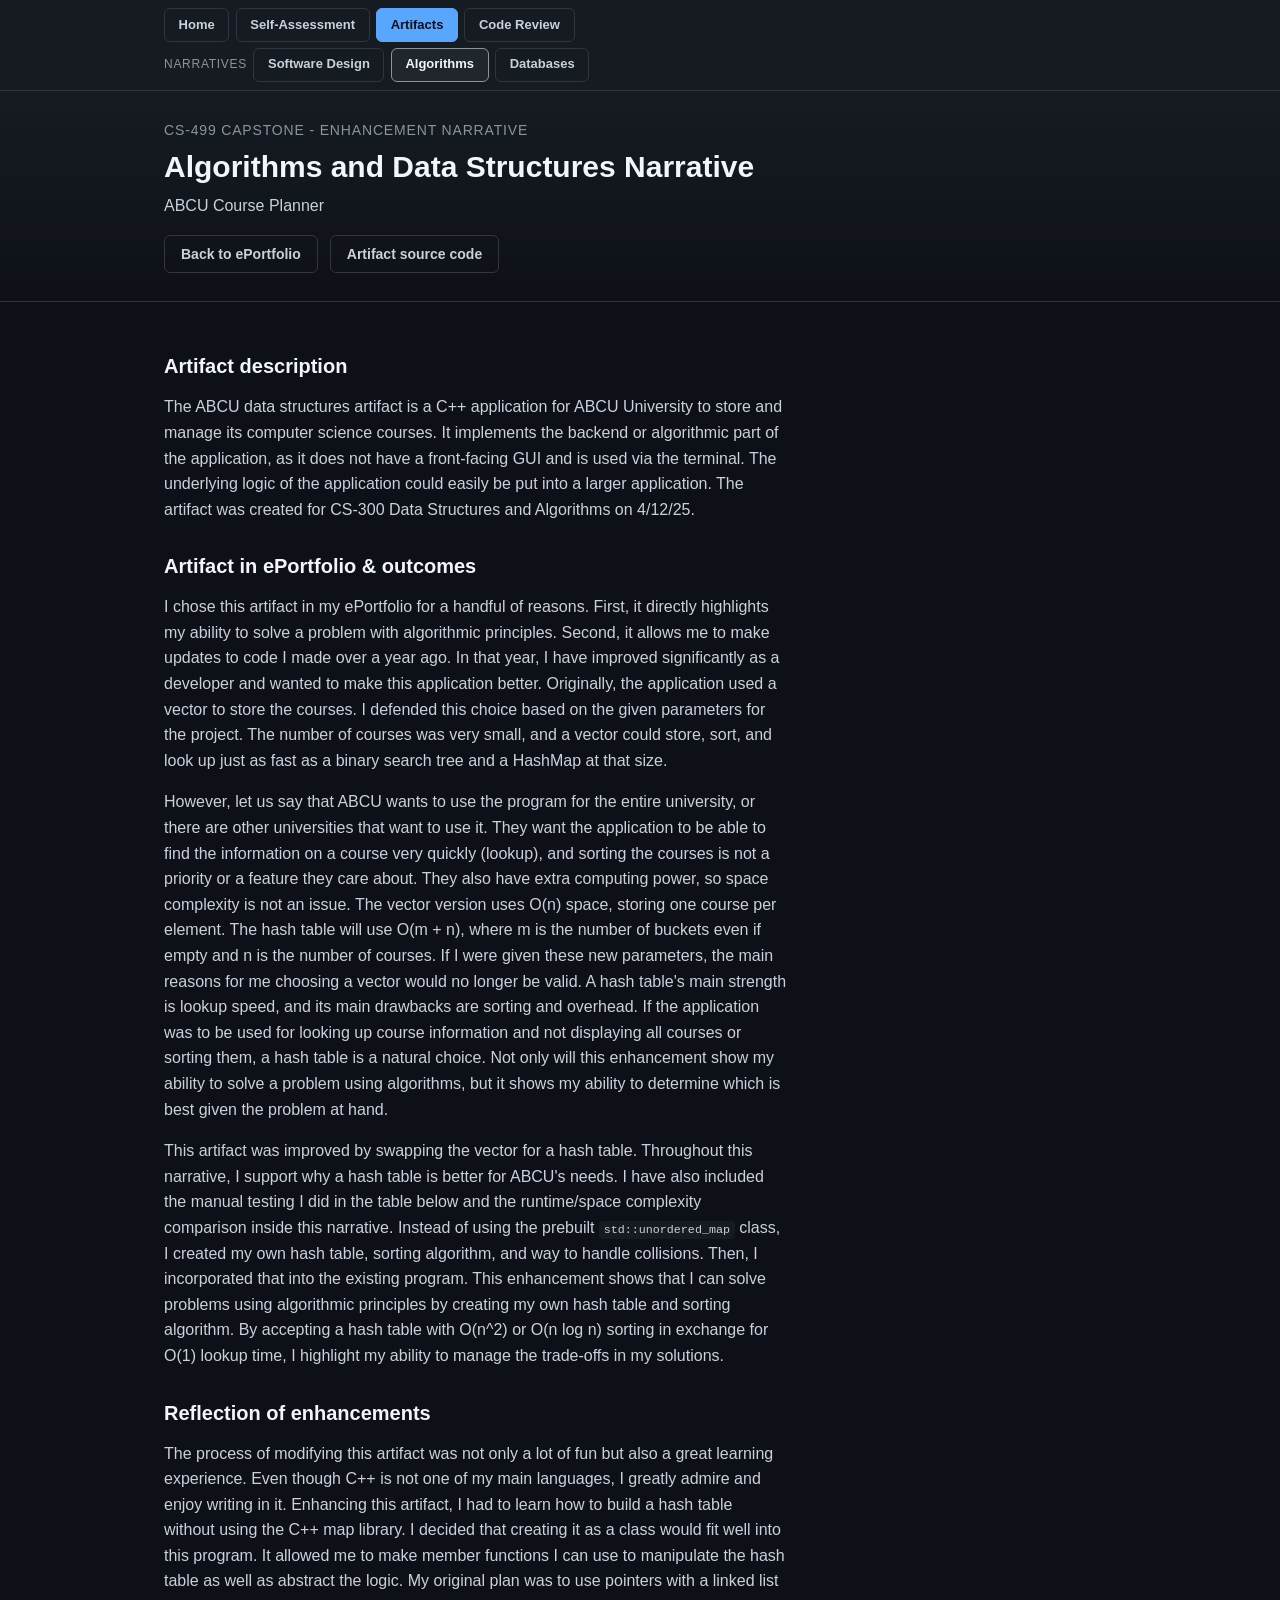
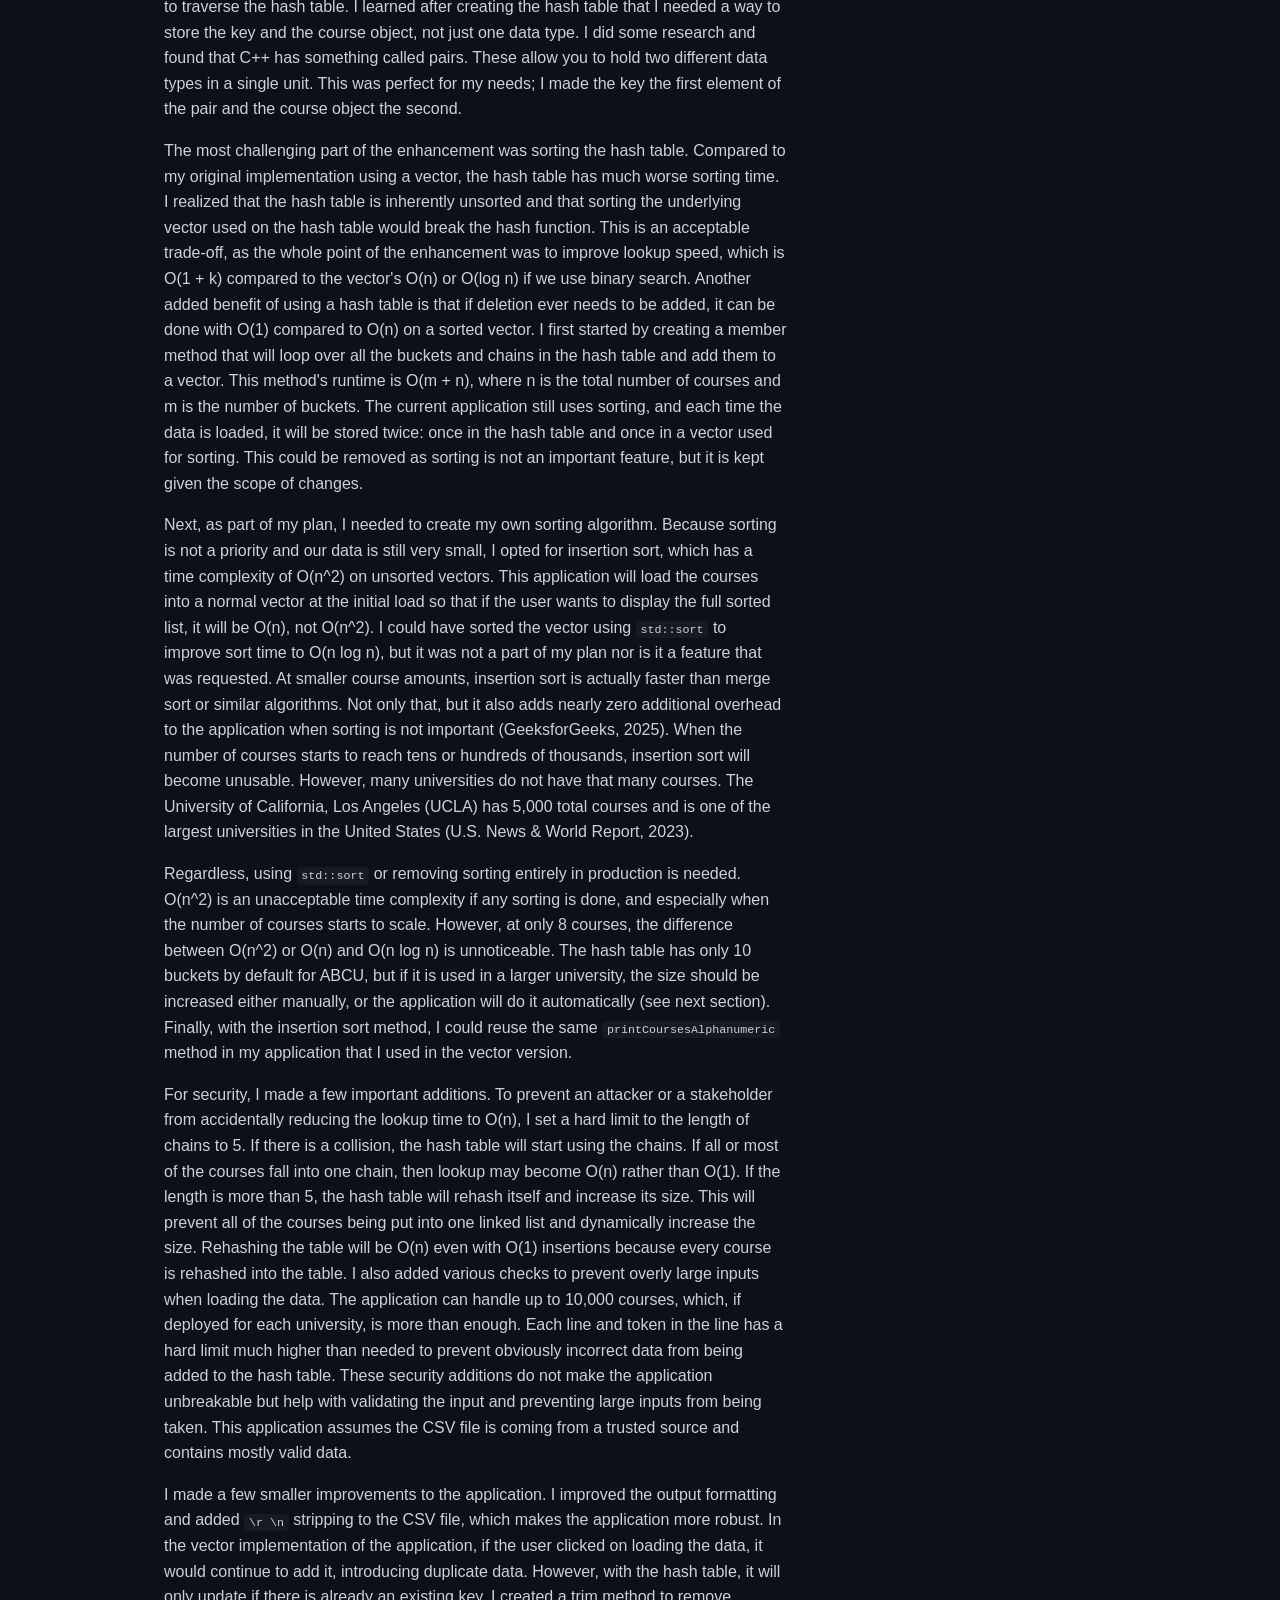
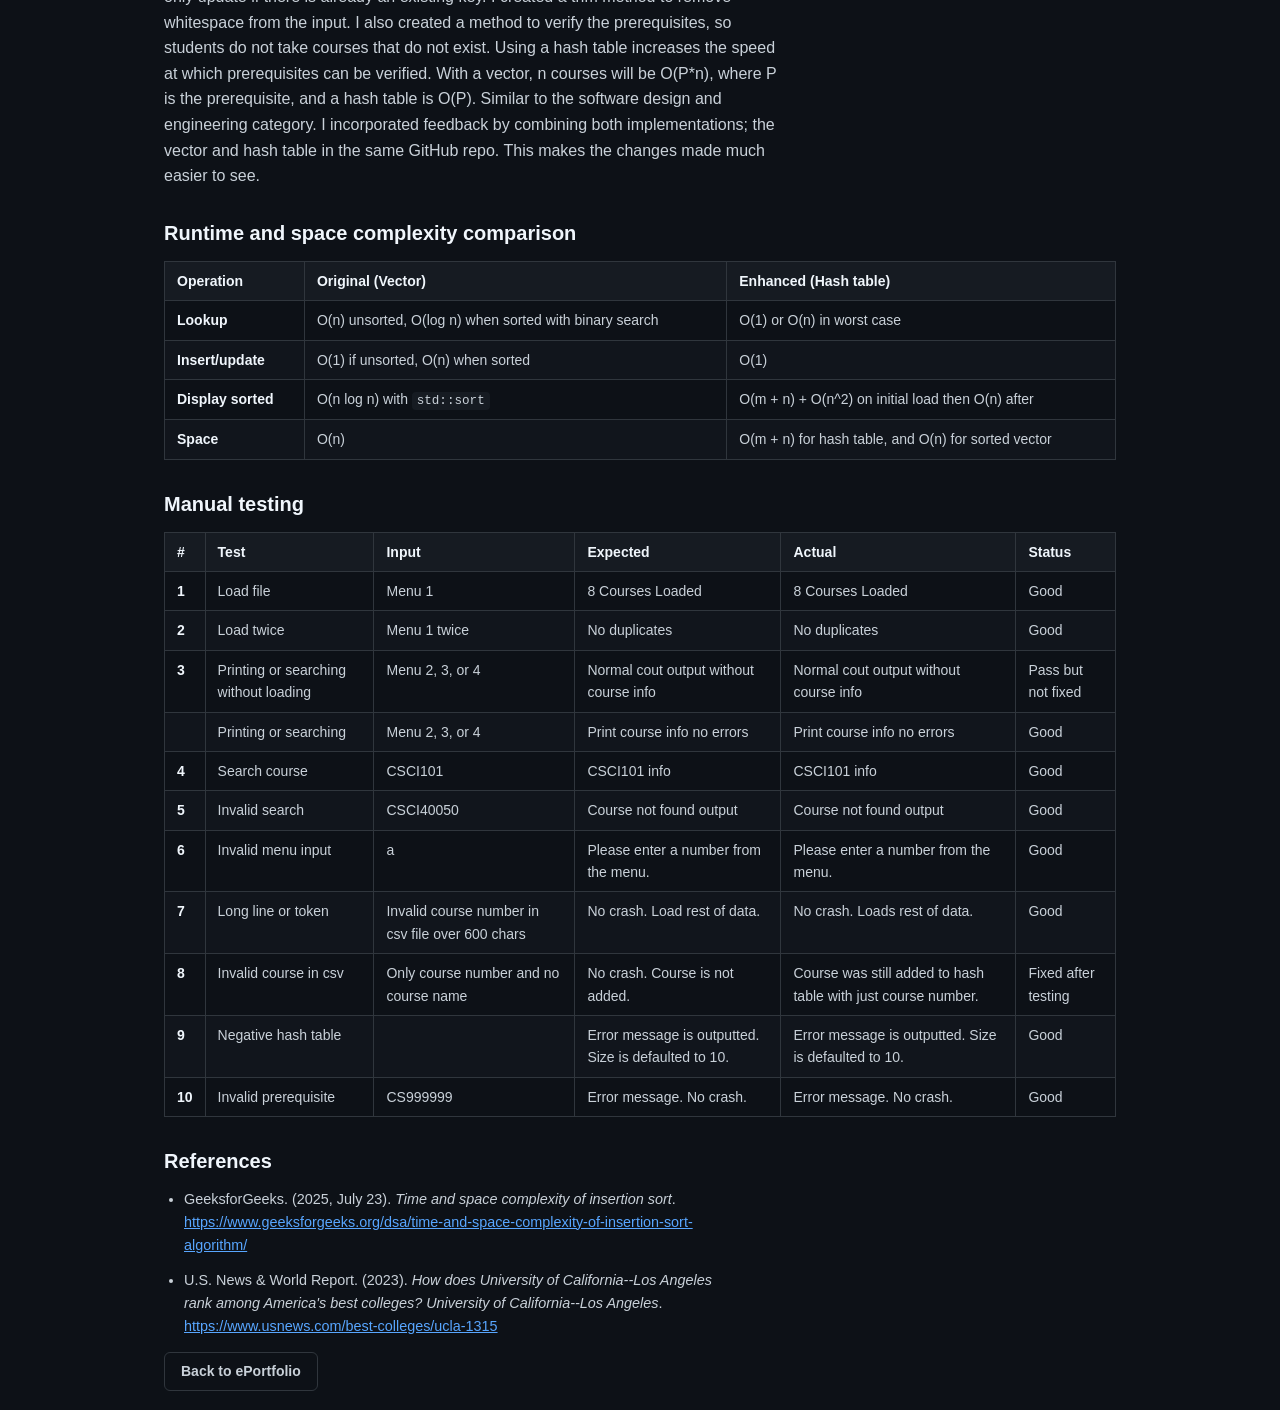
==== algorithms-narrative.html @ 70837a43 "Add files via upload" ====
<!-- This is the  HTML file for my Algorithms and Data Structures narrative 8/10/26 -->
<!-- This code and all HTML files are inspired by https://developer.mozilla.org/en-US/docs/Learn_web_development/Core/Structuring_content/Basic_HTML_syntax -->
<!-- And examples from Claude were used. The creation of the tables were inspired by an specific example from claude. -->

<!DOCTYPE html>
<html lang="en">

<head>
    <meta charset="UTF-8">
    <meta name="viewport" content="width=device-width, initial-scale=1.0">
    <title>Algorithms and Data Structures Narrative | Creston Getz</title>
    <link rel="stylesheet" href="style.css">
</head>

<body>
    <nav class="navbar" aria-label="Site navigation">
        <div class="navbar-inner">
            <div class="navbar-row">
                <a class="btn" href="index.html">Home</a>
                <a class="btn" href="index.html#self-assessment">Self-Assessment</a>
                <a class="btn btn-primary" href="index.html#artifacts">Artifacts</a>
                <a class="btn" href="index.html#code-review">Code Review</a>
            </div>

            <div class="navbar-row">
                <span class="navbar-label">Narratives</span>
                <a class="btn" href="software-design-narrative.html">Software Design</a>
                <a class="btn" href="algorithms-narrative.html" aria-current="page">Algorithms</a>
                <a class="btn" href="databases-narrative.html">Databases</a>
            </div>
        </div>
    </nav>

    <header class="hero">
        <div class="hero-inner">
            <p class="eyebrow">CS-499 Capstone - Enhancement Narrative</p>
            <h1>Algorithms and Data Structures Narrative</h1>
            <p class="tagline">ABCU Course Planner</p>

            <div class="buttons">
                <a class="btn" href="index.html">Back to ePortfolio</a>
                <a class="btn" href="https://github.com/crestongetz/ABCU-Course-Planner">Artifact source code</a>
            </div>
        </div>
    </header>

    <section class="section narrative">
        <h2>Artifact description</h2>
        <p>
            The ABCU data structures artifact is a C++ application for ABCU University to store and
            manage its computer science courses. It implements the backend or algorithmic part of
            the application, as it does not have a front-facing GUI and is used via the terminal.
            The underlying logic of the application could easily be put into a larger application.
            The artifact was created for CS-300 Data Structures and Algorithms on 4/12/25.
        </p>

        <h2>Artifact in ePortfolio &amp; outcomes</h2>
        <p>
            I chose this artifact in my ePortfolio for a handful of reasons. First, it directly
            highlights my ability to solve a problem with algorithmic principles. Second, it allows
            me to make updates to code I made over a year ago. In that year, I have improved
            significantly as a developer and wanted to make this application better. Originally, the
            application used a vector to store the courses. I defended this choice based on the given
            parameters for the project. The number of courses was very small, and a vector could
            store, sort, and look up just as fast as a binary search tree and a HashMap at that size.
        </p>
        <p>
            However, let us say that ABCU wants to use the program for the entire university, or
            there are other universities that want to use it. They want the application to be able to
            find the information on a course very quickly (lookup), and sorting the courses is not a
            priority or a feature they care about. They also have extra computing power, so space
            complexity is not an issue. The vector version uses O(n) space, storing one course per
            element. The hash table will use O(m + n), where m is the number of buckets even if empty
            and n is the number of courses. If I were given these new parameters, the main reasons
            for me choosing a vector would no longer be valid. A hash table's main strength is lookup
            speed, and its main drawbacks are sorting and overhead. If the application was to be used
            for looking up course information and not displaying all courses or sorting them, a hash
            table is a natural choice. Not only will this enhancement show my ability to solve a
            problem using algorithms, but it shows my ability to determine which is best given the
            problem at hand.
        </p>
        <p>
            This artifact was improved by swapping the vector for a hash table. Throughout this
            narrative, I support why a hash table is better for ABCU's needs. I have also included
            the manual testing I did in the table below and the runtime/space complexity comparison
            inside this narrative. Instead of using the prebuilt <code>std::unordered_map</code>
            class, I created my own hash table, sorting algorithm, and way to handle collisions.
            Then, I incorporated that into the existing program. This enhancement shows that I can solve
            problems using algorithmic principles by creating my own hash table and sorting
            algorithm. By accepting a hash table with O(n^2) or O(n log n) sorting in exchange for
            O(1) lookup time, I highlight my ability to manage the trade-offs in my solutions.
        </p>

        <h2>Reflection of enhancements</h2>
        <p>
            The process of modifying this artifact was not only a lot of fun but also a great
            learning experience. Even though C++ is not one of my main languages, I greatly admire
            and enjoy writing in it. Enhancing this artifact, I had to learn how to build a hash
            table without using the C++ map library. I decided that creating it as a class would fit
            well into this program. It allowed me to make member functions I can use to manipulate
            the hash table as well as abstract the logic. My original plan was to use pointers with a
            linked list to traverse the hash table. I learned after creating the hash table that I
            needed a way to store the key and the course object, not just one data type. I did some
            research and found that C++ has something called pairs. These allow you to hold two
            different data types in a single unit. This was perfect for my needs; I made the key the
            first element of the pair and the course object the second.
        </p>
        <p>
            The most challenging part of the enhancement was sorting the hash table. Compared to my
            original implementation using a vector, the hash table has much worse sorting time. I
            realized that the hash table is inherently unsorted and that sorting the underlying
            vector used on the hash table would break the hash function. This is an acceptable
            trade-off, as the whole point of the enhancement was to improve lookup speed, which is
            O(1 + k) compared to the vector's O(n) or O(log n) if we use binary search. Another added
            benefit of using a hash table is that if deletion ever needs to be added, it can be done
            with O(1) compared to O(n) on a sorted vector. I first started by creating a member
            method that will loop over all the buckets and chains in the hash table and add them to a
            vector. This method's runtime is O(m + n), where n is the total number of courses and m
            is the number of buckets. The current application still uses sorting, and each time the
            data is loaded, it will be stored twice: once in the hash table and once in a vector used
            for sorting. This could be removed as sorting is not an important feature, but it is kept
            given the scope of changes.
        </p>
        <p>
            Next, as part of my plan, I needed to create my own sorting algorithm. Because sorting is
            not a priority and our data is still very small, I opted for insertion sort, which has a
            time complexity of O(n^2) on unsorted vectors. This application will load the courses
            into a normal vector at the initial load so that if the user wants to display the full
            sorted list, it will be O(n), not O(n^2). I could have sorted the vector using
            <code>std::sort</code> to improve sort time to O(n log n), but it was not a part of my
            plan nor is it a feature that was requested. At smaller course amounts, insertion sort is
            actually faster than merge sort or similar algorithms. Not only that, but it also adds
            nearly zero additional overhead to the application when sorting is not important
            (GeeksforGeeks, 2025). When the number of courses starts to reach tens or hundreds of
            thousands, insertion sort will become unusable. However, many universities do not have
            that many courses. The University of California, Los Angeles (UCLA) has 5,000 total
            courses and is one of the largest universities in the United States
            (U.S. News &amp; World Report, 2023).
        </p>
        <p>
            Regardless, using <code>std::sort</code> or removing sorting entirely in production is
            needed. O(n^2) is an unacceptable time complexity if any sorting is done, and especially
            when the number of courses starts to scale. However, at only 8 courses, the difference
            between O(n^2) or O(n) and O(n log n) is unnoticeable. The hash table has only 10 buckets
            by default for ABCU, but if it is used in a larger university, the size should be
            increased either manually, or the application will do it automatically (see next
            section). Finally, with the insertion sort method, I could reuse the same
            <code>printCoursesAlphanumeric</code> method in my application that I used in the vector
            version.
        </p>
        <p>
            For security, I made a few important additions. To prevent an attacker or a stakeholder
            from accidentally reducing the lookup time to O(n), I set a hard limit to the length of
            chains to 5. If there is a collision, the hash table will start using the chains. If all
            or most of the courses fall into one chain, then lookup may become O(n) rather than O(1).
            If the length is more than 5, the hash table will rehash itself and increase its size.
            This will prevent all of the courses being put into one linked list and dynamically
            increase the size. Rehashing the table will be O(n) even with O(1) insertions because
            every course is rehashed into the table. I also added various checks to prevent overly
            large inputs when loading the data. The application can handle up to 10,000 courses,
            which, if deployed for each university, is more than enough. Each line and token in the
            line has a hard limit much higher than needed to prevent obviously incorrect data from
            being added to the hash table. These security additions do not make the application
            unbreakable but help with validating the input and preventing large inputs from being
            taken. This application assumes the CSV file is coming from a trusted source and contains
            mostly valid data.
        </p>
        <p>
            I made a few smaller improvements to the application. I improved the output formatting
            and added <code>\r \n</code> stripping to the CSV file, which makes the application more
            robust. In the vector implementation of the application, if the user clicked on loading
            the data, it would continue to add it, introducing duplicate data. However, with the hash
            table, it will only update if there is already an existing key. I created a trim method
            to remove whitespace from the input. I also created a method to verify the prerequisites,
            so students do not take courses that do not exist. Using a hash table increases the speed
            at which prerequisites can be verified. With a vector, n courses will be O(P*n), where P
            is the prerequisite, and a hash table is O(P). Similar to the software design and engineering
            category. I incorporated feedback by combining both implementations; the vector and hash table
            in the same GitHub repo. This makes the changes made much easier to see.
        </p>

        <h2>Runtime and space complexity comparison</h2>
        <div class="table-wrap">
            <table>
                <thead>
                    <tr>
                        <th scope="col">Operation</th>
                        <th scope="col">Original (Vector)</th>
                        <th scope="col">Enhanced (Hash table)</th>
                    </tr>
                </thead>
                <tbody>
                    <tr>
                        <th scope="row">Lookup</th>
                        <td>O(n) unsorted, O(log n) when sorted with binary search</td>
                        <td>O(1) or O(n) in worst case</td>
                    </tr>
                    <tr>
                        <th scope="row">Insert/update</th>
                        <td>O(1) if unsorted, O(n) when sorted</td>
                        <td>O(1)</td>
                    </tr>
                    <tr>
                        <th scope="row">Display sorted</th>
                        <td>O(n log n) with <code>std::sort</code></td>
                        <td>O(m + n) + O(n^2) on initial load then O(n) after</td>
                    </tr>
                    <tr>
                        <th scope="row">Space</th>
                        <td>O(n)</td>
                        <td>O(m + n) for hash table, and O(n) for sorted vector</td>
                    </tr>
                </tbody>
            </table>
        </div>

        <h2>Manual testing</h2>
        <div class="table-wrap">
            <table>
                <thead>
                    <tr>
                        <th scope="col">#</th>
                        <th scope="col">Test</th>
                        <th scope="col">Input</th>
                        <th scope="col">Expected</th>
                        <th scope="col">Actual</th>
                        <th scope="col">Status</th>
                    </tr>
                </thead>
                <tbody>
                    <tr>
                        <th scope="row">1</th>
                        <td>Load file</td>
                        <td>Menu 1</td>
                        <td>8 Courses Loaded</td>
                        <td>8 Courses Loaded</td>
                        <td>Good</td>
                    </tr>
                    <tr>
                        <th scope="row">2</th>
                        <td>Load twice</td>
                        <td>Menu 1 twice</td>
                        <td>No duplicates</td>
                        <td>No duplicates</td>
                        <td>Good</td>
                    </tr>
                    <tr>
                        <th scope="row">3</th>
                        <td>Printing or searching without loading</td>
                        <td>Menu 2, 3, or 4</td>
                        <td>Normal cout output without course info</td>
                        <td>Normal cout output without course info</td>
                        <td>Pass but not fixed</td>
                    </tr>
                    <tr>
                        <th scope="row"></th>
                        <td>Printing or searching</td>
                        <td>Menu 2, 3, or 4</td>
                        <td>Print course info no errors</td>
                        <td>Print course info no errors</td>
                        <td>Good</td>
                    </tr>
                    <tr>
                        <th scope="row">4</th>
                        <td>Search course</td>
                        <td>CSCI101</td>
                        <td>CSCI101 info</td>
                        <td>CSCI101 info</td>
                        <td>Good</td>
                    </tr>
                    <tr>
                        <th scope="row">5</th>
                        <td>Invalid search</td>
                        <td>CSCI40050</td>
                        <td>Course not found output</td>
                        <td>Course not found output</td>
                        <td>Good</td>
                    </tr>
                    <tr>
                        <th scope="row">6</th>
                        <td>Invalid menu input</td>
                        <td>a</td>
                        <td>Please enter a number from the menu.</td>
                        <td>Please enter a number from the menu.</td>
                        <td>Good</td>
                    </tr>
                    <tr>
                        <th scope="row">7</th>
                        <td>Long line or token</td>
                        <td>Invalid course number in csv file over 600 chars</td>
                        <td>No crash. Load rest of data.</td>
                        <td>No crash. Loads rest of data.</td>
                        <td>Good</td>
                    </tr>
                    <tr>
                        <th scope="row">8</th>
                        <td>Invalid course in csv</td>
                        <td>Only course number and no course name</td>
                        <td>No crash. Course is not added.</td>
                        <td>Course was still added to hash table with just course number.</td>
                        <td>Fixed after testing</td>
                    </tr>
                    <tr>
                        <th scope="row">9</th>
                        <td>Negative hash table</td>
                        <td></td>
                        <td>Error message is outputted. Size is defaulted to 10.</td>
                        <td>Error message is outputted. Size is defaulted to 10.</td>
                        <td>Good</td>
                    </tr>
                    <tr>
                        <th scope="row">10</th>
                        <td>Invalid prerequisite</td>
                        <td>CS999999</td>
                        <td>Error message. No crash.</td>
                        <td>Error message. No crash.</td>
                        <td>Good</td>
                    </tr>
                </tbody>
            </table>
        </div>

        <h2>References</h2>
        <ul class="references">
            <li>
                GeeksforGeeks. (2025, July 23). <em>Time and space complexity of insertion sort</em>.
                <a href="https://www.geeksforgeeks.org/dsa/time-and-space-complexity-of-insertion-sort-algorithm/">https://www.geeksforgeeks.org/dsa/time-and-space-complexity-of-insertion-sort-algorithm/</a>
            </li>
            <li>
                U.S. News &amp; World Report. (2023). <em>How does University of California--Los Angeles rank among
                America's best colleges? University of California--Los Angeles</em>.
                <a href="https://www.usnews.com/best-colleges/ucla-1315">https://www.usnews.com/best-colleges/ucla-1315</a>
            </li>
        </ul>

        <div class="buttons">
            <a class="btn" href="index.html">Back to ePortfolio</a>
        </div>
    </section>

</body>

</html>
---- style.css ----
/* 
This is the CSS file for my ePortfolio
8/10/26
This file was inspired by https://developer.mozilla.org/en-US/docs/Learn_web_development/Core/Styling_basics
and inspired by examples from Claude on how to connect CSS to HTML and improve UI and UX.

*/


* {
    box-sizing: border-box;
}

html {
    scroll-behavior: smooth;
}

body {
    margin: 0;
    background-color: #0d1117;
    color: #c9d1d9;
    font-family: -apple-system, "Segoe UI", Roboto, Helvetica, Arial, sans-serif;
    line-height: 1.6;
}

h1, h2, h3, h4 {
    color: #f0f6fc;
    line-height: 1.2;
}

a {
    color: #58a6ff;
}

/* Hero */
.hero {
    background: linear-gradient(180deg, #161b22, #0d1117);
    border-bottom: 1px solid #30363d;
    padding: 1.75rem 0;
}

/* Padding sits on the inner box so the text lines up with .section text. */
.hero-inner {
    max-width: 1000px;
    margin: 0 auto;
    padding: 0 1.5rem;
}

.eyebrow {
    margin: 0 0 0.5rem;
    color: #8b949e;
    font-size: 0.875rem;
    text-transform: uppercase;
    letter-spacing: 0.06em;
}

.hero h1 {
    margin: 0 0 0.5rem;
    font-size: 1.875rem;
}

.tagline {
    margin: 0 0 1rem;
    font-size: 1rem;
    max-width: 40rem;
}

/* Buttons  for links */
.buttons {
    display: flex;
    flex-wrap: wrap;
    gap: 0.75rem;
}

.btn {
    display: inline-block;
    padding: 0.45rem 1rem;
    border: 1px solid #30363d;
    border-radius: 6px;
    color: #c9d1d9;
    font-size: 0.875rem;
    font-weight: 600;
    text-decoration: none;
}

.btn:hover {
    background-color: #161b22;
}

/*  Artifacts is the primary destination in the nav, so it gets a filled treatment
    instead of the outlined default. Fill and weight both change, so the emphasis
    never depends on color alone. */
.btn-primary {
    background-color: #58a6ff;
    border-color: #58a6ff;
    color: #0d1117;
    font-weight: 700;
}

.btn-primary:hover {
    background-color: #79c0ff;
    border-color: #79c0ff;
}

/*  Keyboard users need to see what is focused; white reads on both button styles. */
.btn:focus-visible {
    outline: 2px solid #f0f6fc;
    outline-offset: 2px;
}

/*  Header nav bar. Sticky rather than fixed so it is visible on arrival, takes up
    its own space at the top of the page, then stays pinned once the user scrolls. */
.navbar {
    position: sticky;
    top: 0;
    z-index: 10;
    padding: 0.5rem 0;
    background-color: #161b22;
    border-bottom: 1px solid #30363d;
}

.navbar .btn {
    padding: 0.35rem 0.85rem;
    font-size: 0.8125rem;
}

/*  Two stacked rows: page sections on top, narratives underneath. */
.navbar-inner {
    max-width: 1000px;
    margin: 0 auto;
    padding: 0 1.5rem;
    display: flex;
    flex-direction: column;
    gap: 0.35rem;
}

.navbar-row {
    display: flex;
    flex-wrap: wrap;
    align-items: center;
    gap: 0.4rem;
}

/*  Labels the second row so the narratives are not mistaken for page sections. */
.navbar-label {
    font-size: 0.75rem;
    text-transform: uppercase;
    letter-spacing: 0.06em;
    color: #8b949e;
}

/*  Marks the narrative page the reader is currently on. */
.btn[aria-current="page"] {
    background-color: #21262d;
    border-color: #8b949e;
    color: #f0f6fc;
}

/*  Sections  */
.section {
    max-width: 1000px;
    margin: 0 auto;
    padding: 1.25rem 1.5rem;
    /*  Clears the two-row sticky nav so anchored headings are not hidden behind it. */
    scroll-margin-top: 6.5rem;
}

/*  Artifact demo GIFs  */
.artifact-demo {
    margin: 1.25rem 0 0;
    max-width: 720px;
}

.artifact-demo img {
    display: block;
    width: 100%;
    height: auto;
    border: 1px solid #30363d;
    border-radius: 6px;
}

.artifact-demo figcaption {
    margin-top: 0.5rem;
    font-size: 0.875rem;
    color: #8b949e;
}

/*  Embedded code review  */
.video-embed {
    max-width: 720px;
    margin: 1.25rem 0;
    aspect-ratio: 16 / 9;
}

.video-embed iframe {
    width: 100%;
    height: 100%;
    border: 1px solid #30363d;
    border-radius: 6px;
}

/*  copy of the body same measure in the self-assessment  */
#self-assessment p,
#artifacts p,
#artifacts h4 {
    max-width: 70ch;
}

/*  measure and heading spacing on the narratives page  */
.narrative p,
.narrative h2 {
    max-width: 70ch;
}

/*  Screenshots in a narrative break out past the 1000px section so UI text stays readable.  */
.narrative-figure {
    width: min(1400px, 92vw);
    max-width: none;
    margin: 0.5rem 0 0 50%;
    transform: translateX(-50%);
}

.narrative code {
    padding: 0.1rem 0.3rem;
    border-radius: 4px;
    background-color: #161b22;
    font-size: 0.9em;
}

.narrative .references {
    max-width: 70ch;
    padding-left: 1.25rem;
    font-size: 0.9rem;
}

.narrative .references li {
    margin-bottom: 0.75rem;
}

/*  Narrative tables let wide tables scroll  */
.table-wrap {
    margin: 1rem 0 1.5rem;
    overflow-x: auto;
}

.table-wrap table {
    border-collapse: collapse;
    width: 100%;
    min-width: 640px;
    font-size: 0.875rem;
}

.table-wrap th,
.table-wrap td {
    padding: 0.5rem 0.75rem;
    border: 1px solid #30363d;
    text-align: left;
    vertical-align: top;
}

.table-wrap thead th {
    background-color: #161b22;
    color: #f0f6fc;
}

.table-wrap tbody th {
    color: #f0f6fc;
    font-weight: 600;
}

.table-wrap tbody tr:nth-child(even) {
    background-color: rgba(22, 27, 34, 0.5);
}

#self-assessment h3 {
    margin-top: 2.5rem;
}

#artifacts h4 {
    margin-top: 2rem;
    margin-bottom: 0.5rem;
    font-size: 1.05rem;
}

/*  Course outcomes. Native <details> as list */
.outcome {
    max-width: 70ch;
    margin-top: 0.75rem;
    border: 1px solid #30363d;
    border-radius: 6px;
    background-color: #161b22;
}

/*  show open/closed state. */
.outcome summary {
    padding: 0.75rem 1rem;
    cursor: pointer;
    list-style: none;
}

.outcome summary::-webkit-details-marker {
    display: none;
}

.outcome summary:hover {
    background-color: #1c2129;
}

.outcome summary:focus-visible {
    outline: 2px solid #f0f6fc;
    outline-offset: -2px;
}

.outcome summary h4 {
    display: inline;
    font-size: 1.05rem;
}

/* To see if section is open */
.outcome summary::before {
    content: "";
    display: inline-block;
    width: 0.45rem;
    height: 0.45rem;
    margin-right: 0.65rem;
    border-right: 2px solid #8b949e;
    border-bottom: 2px solid #8b949e;
    transform: rotate(-45deg);
    transition: transform 0.15s ease;
}

.outcome[open] summary::before {
    transform: rotate(45deg);
}

.outcome[open] summary {
    border-bottom: 1px solid #30363d;
}

.outcome > p {
    margin: 1rem;
}

/*  Collapsed panels are hidden by the browser */
@media print {
    .outcome > p {
        display: block;
    }
}

/*  Narrative section headings are h2, so they sit between the hero h1 and the body text. */
.narrative h2 {
    margin-top: 2rem;
    margin-bottom: 0.5rem;
    font-size: 1.25rem;
}

/*  Intro  */
.intro {
    padding-top: 2.5rem;
}

.intro h2 {
    margin-top: 0;
}

.intro p {
    max-width: 70ch;
}

/*  Recognition row belo the intro text. The three headings share a border  */
.recognition {
    display: grid;
    grid-template-columns: repeat(3, 1fr);
    gap: 2rem;
    margin-top: 2.5rem;
}

.recognition h3 {
    margin: 0 0 1rem;
    padding-top: 1.5rem;
    border-top: 1px solid #30363d;
    font-size: 0.875rem;
    text-transform: uppercase;
    letter-spacing: 0.06em;
    color: #8b949e;
}

.merit-badges {
    display: block;
    width: 100%;
    max-width: 280px;
    margin-bottom: 1rem;
}

/*  NCL badge is a tall card, so cap it well under the column width. */
.ncl-badge {
    display: block;
    width: 100%;
    max-width: 150px;
    margin-bottom: 1rem;
    border-radius: 6px;
}

.honors {
    margin: 0;
    padding: 0;
    list-style: none;
}

.honors li {
    margin-bottom: 0.75rem;
}

.honors strong {
    display: block;
    color: #f0f6fc;
    font-size: 0.95rem;
}

.honors span {
    font-size: 0.875rem;
    color: #8b949e;
}

/*  Mobile CSS */
@media (max-width: 640px) {
    .recognition {
        grid-template-columns: 1fr;
        gap: 1.5rem;
    }

    /*  Rows wrap on small screens, shrink the buttons */
    .navbar .btn {
        padding: 0.4rem 0.75rem;
        font-size: 0.875rem;
    }
}
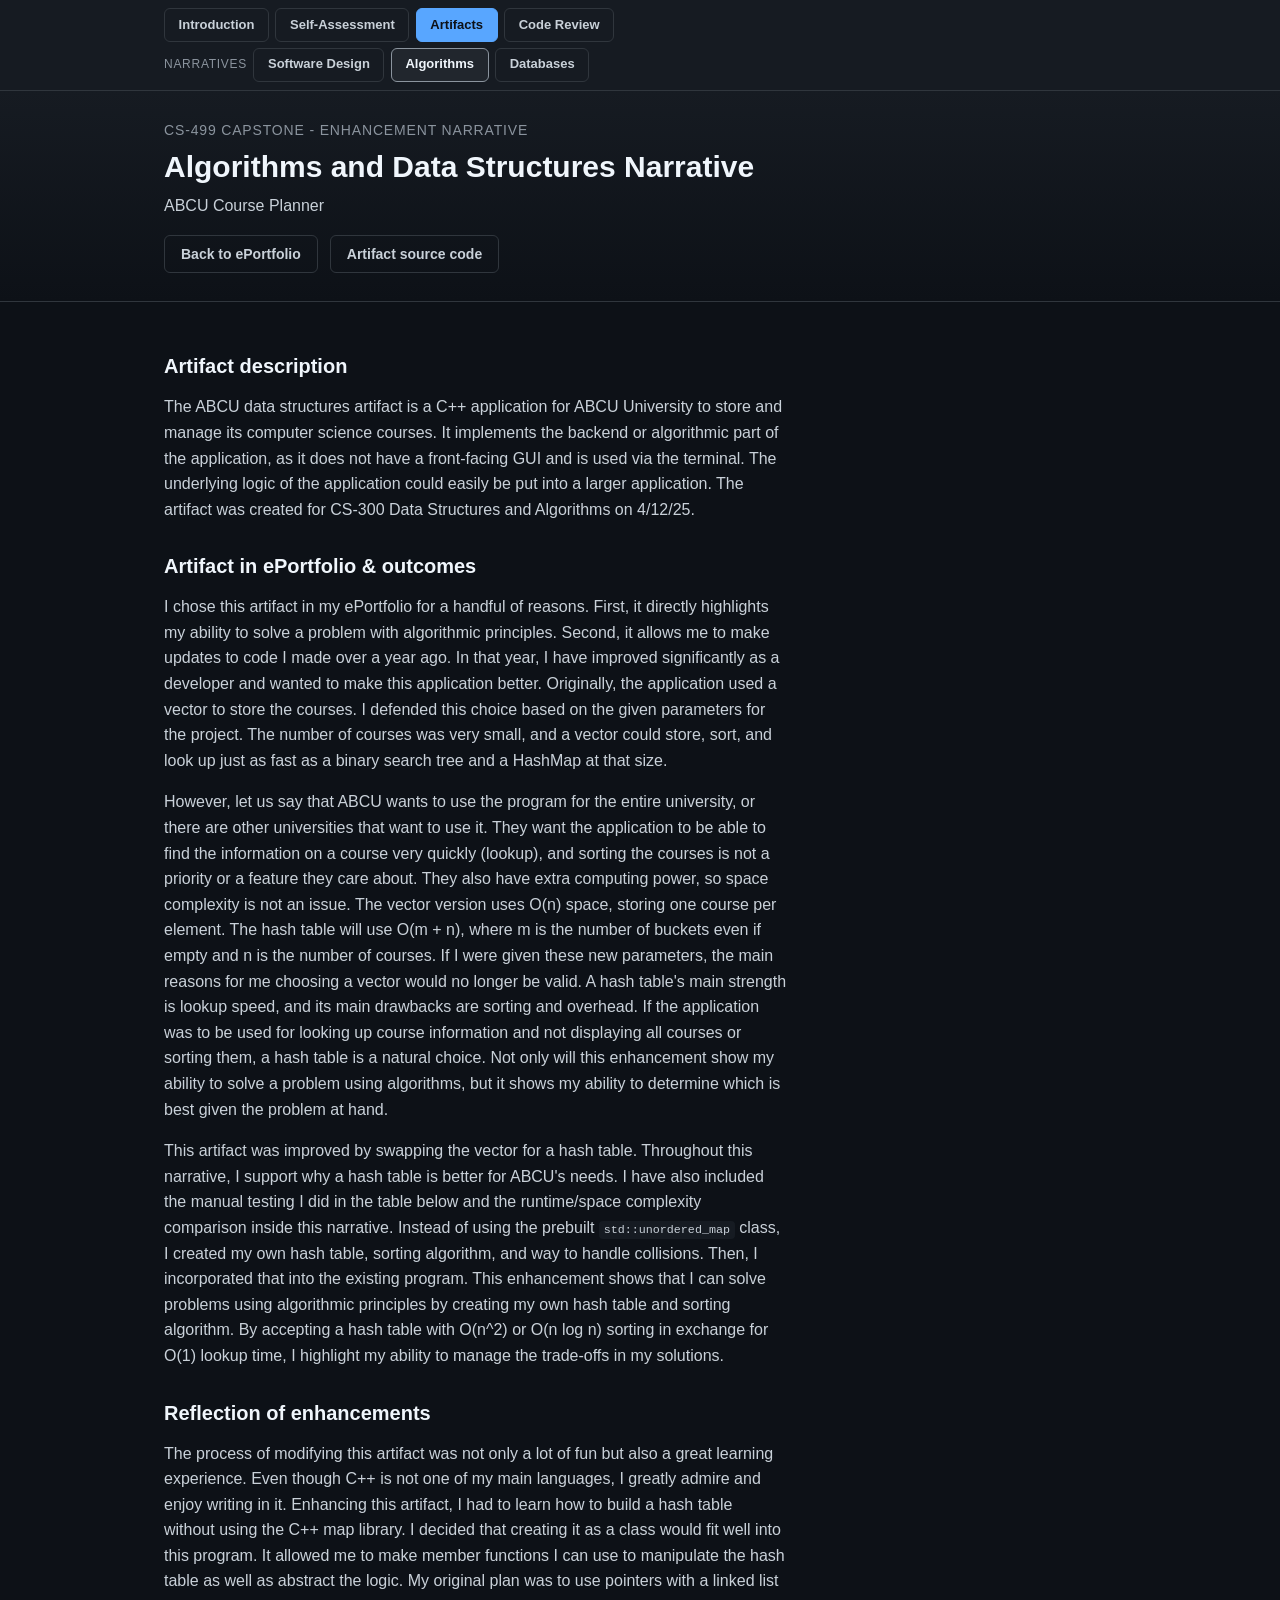
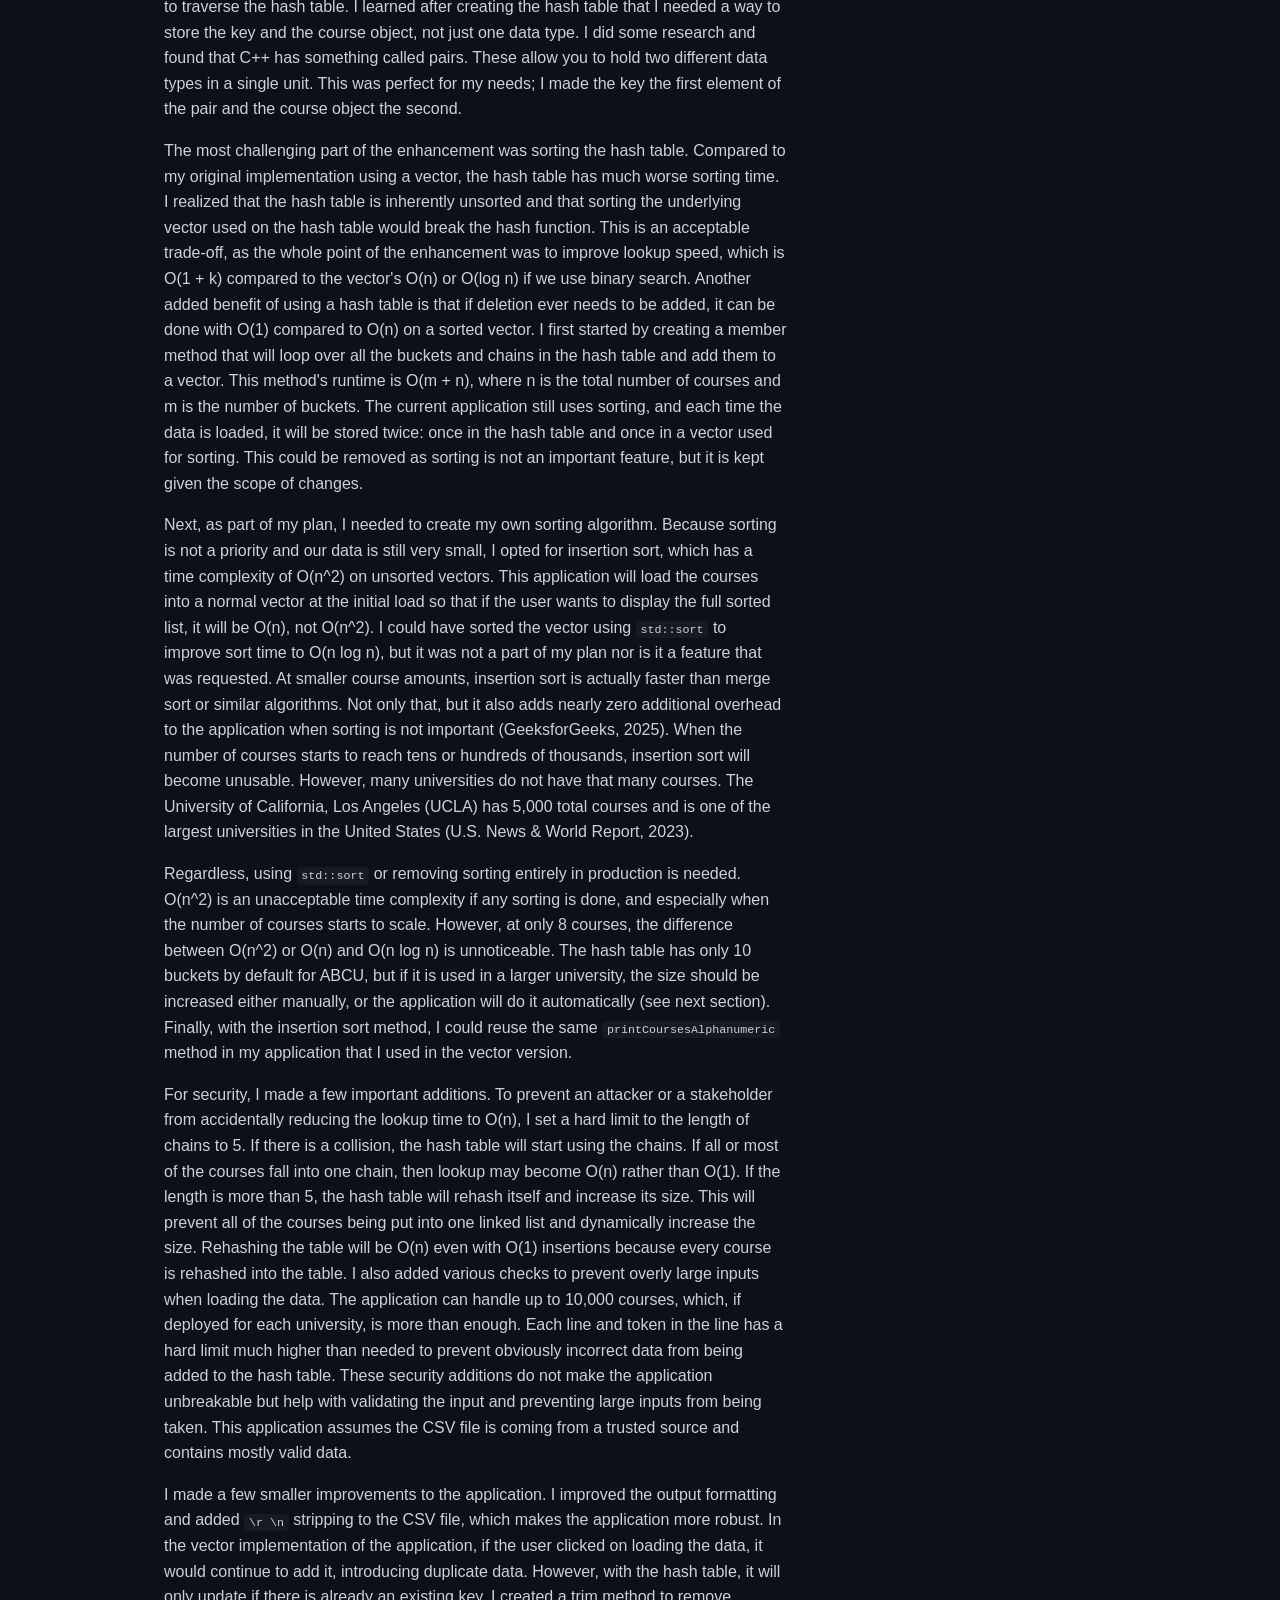
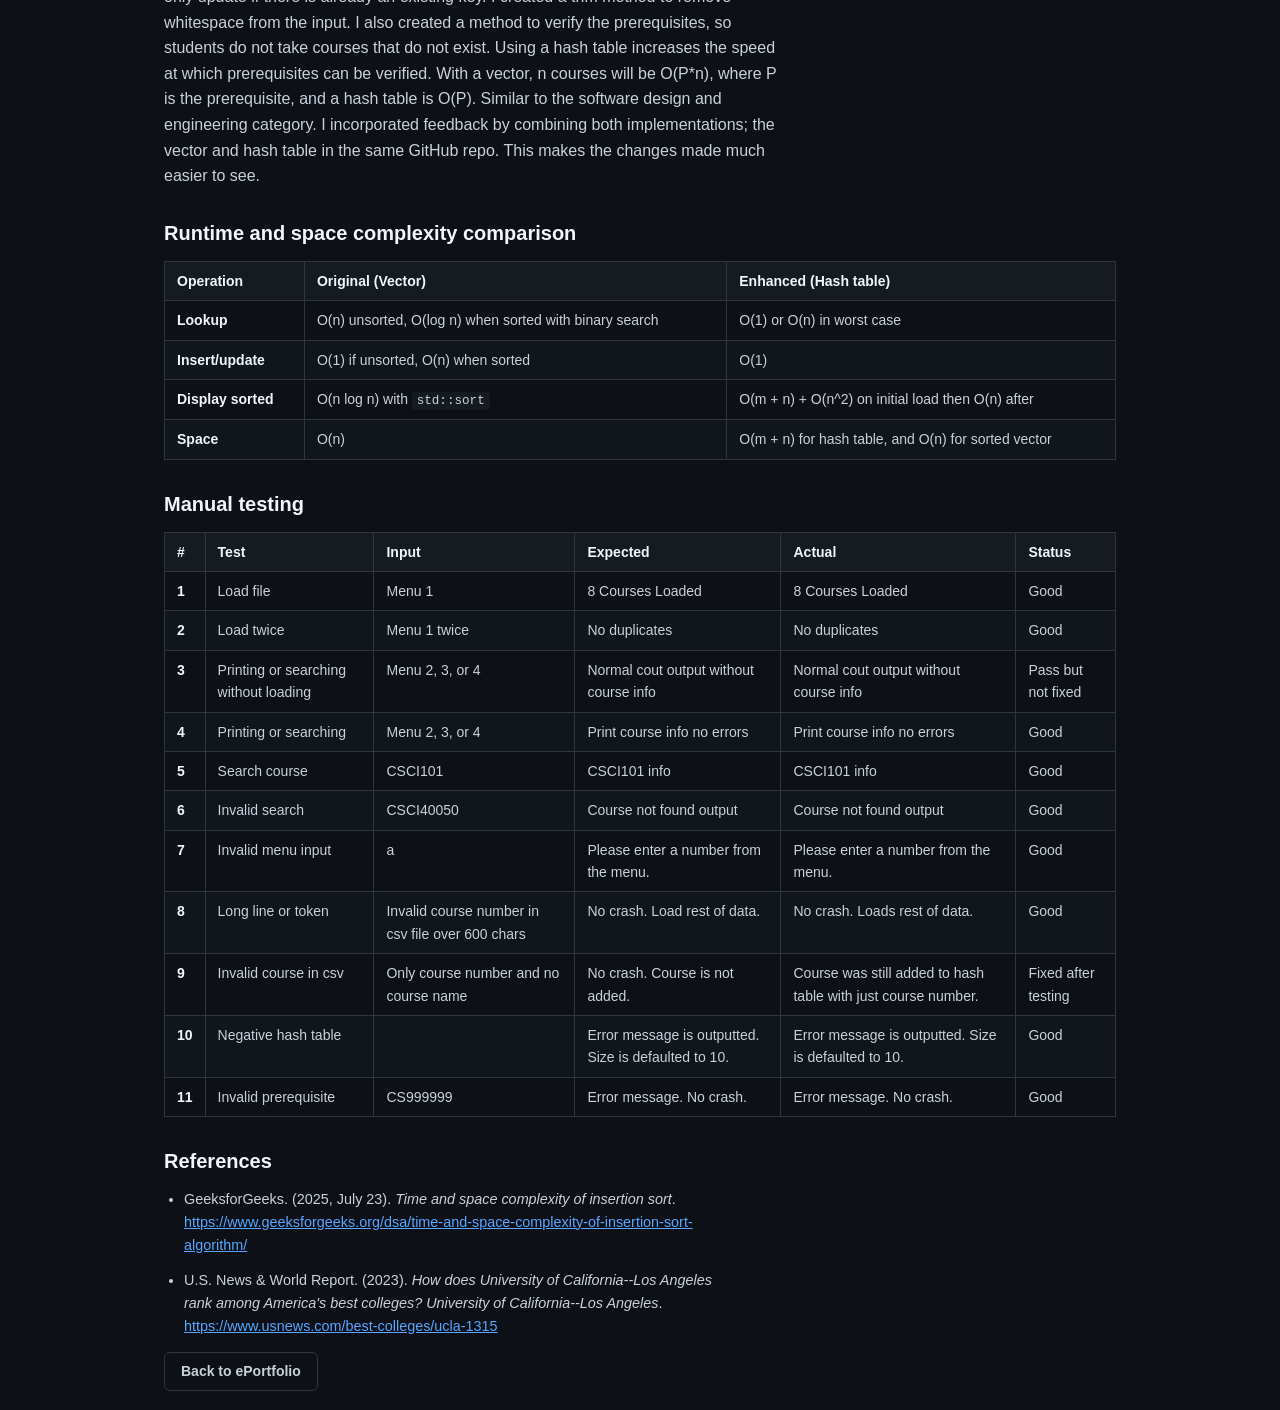
==== commit 67bb7099: "Add files via upload" ====
--- a/algorithms-narrative.html
+++ b/algorithms-narrative.html
@@ -1,6 +1,7 @@
 <!-- This is the  HTML file for my Algorithms and Data Structures narrative 8/10/26 -->
 <!-- This code and all HTML files are inspired by https://developer.mozilla.org/en-US/docs/Learn_web_development/Core/Structuring_content/Basic_HTML_syntax -->
-<!-- And examples from Claude were used. The creation of the tables were inspired by an specific example from claude. -->
+<!-- And examples from Claude were used. The creation of the tables was inspired by a specific example from Claude. -->
+<!-- All content is my own -->
 
 <!DOCTYPE html>
 <html lang="en">
@@ -16,7 +17,7 @@
     <nav class="navbar" aria-label="Site navigation">
         <div class="navbar-inner">
             <div class="navbar-row">
-                <a class="btn" href="index.html">Home</a>
+                <a class="btn" href="index.html#intro">Introduction</a>
                 <a class="btn" href="index.html#self-assessment">Self-Assessment</a>
                 <a class="btn btn-primary" href="index.html#artifacts">Artifacts</a>
                 <a class="btn" href="index.html#code-review">Code Review</a>
@@ -214,6 +215,7 @@
             </table>
         </div>
 
+        <!-- This table was inspired by asking for an example HTML table from Claude and mapping it to my table in the narrative -->
         <h2>Manual testing</h2>
         <div class="table-wrap">
             <table>
@@ -253,7 +255,7 @@
                         <td>Pass but not fixed</td>
                     </tr>
                     <tr>
-                        <th scope="row"></th>
+                        <th scope="row">4</th>
                         <td>Printing or searching</td>
                         <td>Menu 2, 3, or 4</td>
                         <td>Print course info no errors</td>
@@ -261,7 +263,7 @@
                         <td>Good</td>
                     </tr>
                     <tr>
-                        <th scope="row">4</th>
+                        <th scope="row">5</th>
                         <td>Search course</td>
                         <td>CSCI101</td>
                         <td>CSCI101 info</td>
@@ -269,7 +271,7 @@
                         <td>Good</td>
                     </tr>
                     <tr>
-                        <th scope="row">5</th>
+                        <th scope="row">6</th>
                         <td>Invalid search</td>
                         <td>CSCI40050</td>
                         <td>Course not found output</td>
@@ -277,7 +279,7 @@
                         <td>Good</td>
                     </tr>
                     <tr>
-                        <th scope="row">6</th>
+                        <th scope="row">7</th>
                         <td>Invalid menu input</td>
                         <td>a</td>
                         <td>Please enter a number from the menu.</td>
@@ -285,7 +287,7 @@
                         <td>Good</td>
                     </tr>
                     <tr>
-                        <th scope="row">7</th>
+                        <th scope="row">8</th>
                         <td>Long line or token</td>
                         <td>Invalid course number in csv file over 600 chars</td>
                         <td>No crash. Load rest of data.</td>
@@ -293,7 +295,7 @@
                         <td>Good</td>
                     </tr>
                     <tr>
-                        <th scope="row">8</th>
+                        <th scope="row">9</th>
                         <td>Invalid course in csv</td>
                         <td>Only course number and no course name</td>
                         <td>No crash. Course is not added.</td>
@@ -301,7 +303,7 @@
                         <td>Fixed after testing</td>
                     </tr>
                     <tr>
-                        <th scope="row">9</th>
+                        <th scope="row">10</th>
                         <td>Negative hash table</td>
                         <td></td>
                         <td>Error message is outputted. Size is defaulted to 10.</td>
@@ -309,7 +311,7 @@
                         <td>Good</td>
                     </tr>
                     <tr>
-                        <th scope="row">10</th>
+                        <th scope="row">11</th>
                         <td>Invalid prerequisite</td>
                         <td>CS999999</td>
                         <td>Error message. No crash.</td>
@@ -320,6 +322,7 @@
             </table>
         </div>
 
+        <!-- References from the narrative -->
         <h2>References</h2>
         <ul class="references">
             <li>
--- a/style.css
+++ b/style.css
@@ -3,7 +3,7 @@
 8/10/26
 This file was inspired by https://developer.mozilla.org/en-US/docs/Learn_web_development/Core/Styling_basics
 and inspired by examples from Claude on how to connect CSS to HTML and improve UI and UX.
-
+ 
 */
 
 
@@ -87,9 +87,7 @@
     background-color: #161b22;
 }
 
-/*  Artifacts is the primary destination in the nav, so it gets a filled treatment
-    instead of the outlined default. Fill and weight both change, so the emphasis
-    never depends on color alone. */
+/*  Artifacts is primary destination in the nav */
 .btn-primary {
     background-color: #58a6ff;
     border-color: #58a6ff;
@@ -102,14 +100,7 @@
     border-color: #79c0ff;
 }
 
-/*  Keyboard users need to see what is focused; white reads on both button styles. */
-.btn:focus-visible {
-    outline: 2px solid #f0f6fc;
-    outline-offset: 2px;
-}
-
-/*  Header nav bar. Sticky rather than fixed so it is visible on arrival, takes up
-    its own space at the top of the page, then stays pinned once the user scrolls. */
+/*  Header nav bar.*/
 .navbar {
     position: sticky;
     top: 0;
@@ -141,7 +132,7 @@
     gap: 0.4rem;
 }
 
-/*  Labels the second row so the narratives are not mistaken for page sections. */
+/*  Labels the second row  */
 .navbar-label {
     font-size: 0.75rem;
     text-transform: uppercase;
@@ -212,7 +203,7 @@
     max-width: 70ch;
 }
 
-/*  Screenshots in a narrative break out past the 1000px section so UI text stays readable.  */
+/*  Screenshots in database narrative  */
 .narrative-figure {
     width: min(1400px, 92vw);
     max-width: none;
@@ -341,13 +332,6 @@
     margin: 1rem;
 }
 
-/*  Collapsed panels are hidden by the browser */
-@media print {
-    .outcome > p {
-        display: block;
-    }
-}
-
 /*  Narrative section headings are h2, so they sit between the hero h1 and the body text. */
 .narrative h2 {
     margin-top: 2rem;
@@ -368,7 +352,7 @@
     max-width: 70ch;
 }
 
-/*  Recognition row belo the intro text. The three headings share a border  */
+/*  Recognition row below the intro text. The three headings share a border  */
 .recognition {
     display: grid;
     grid-template-columns: repeat(3, 1fr);
@@ -393,7 +377,7 @@
     margin-bottom: 1rem;
 }
 
-/*  NCL badge is a tall card, so cap it well under the column width. */
+/*  NCL badge */
 .ncl-badge {
     display: block;
     width: 100%;
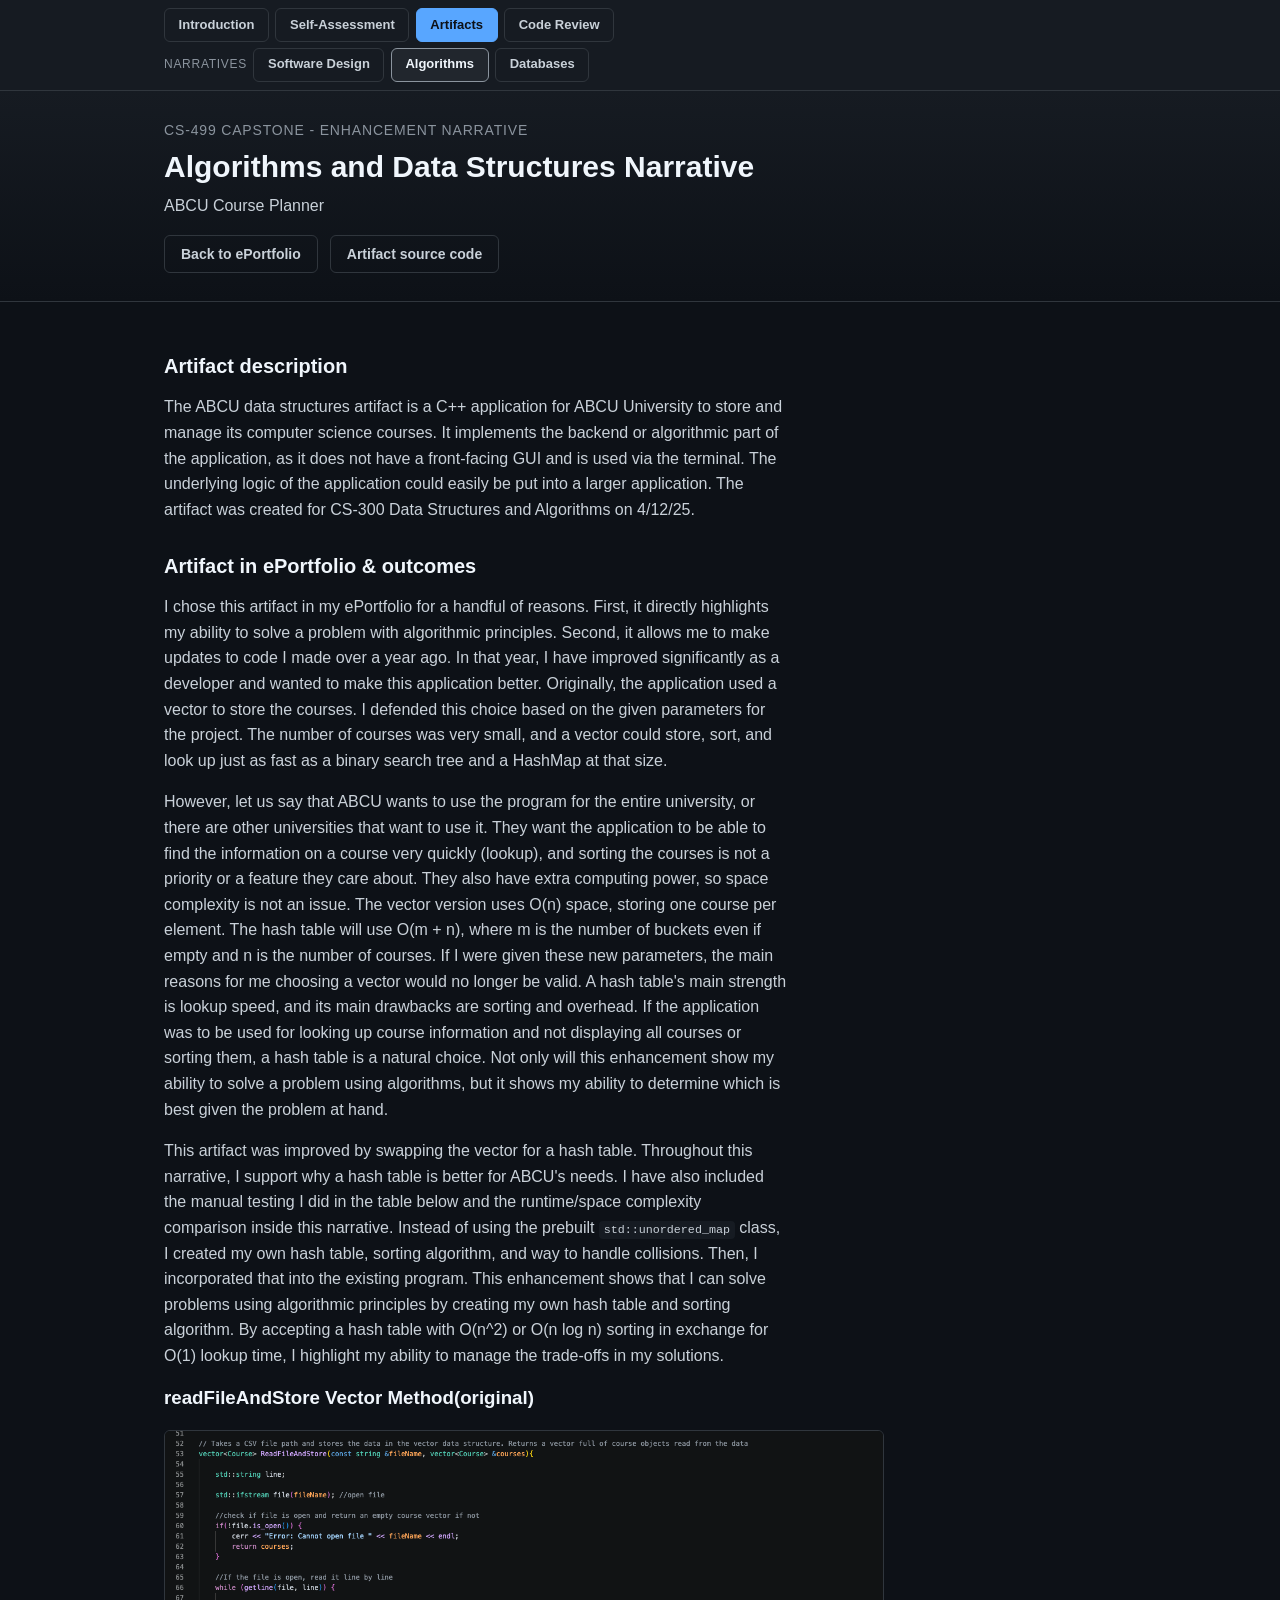
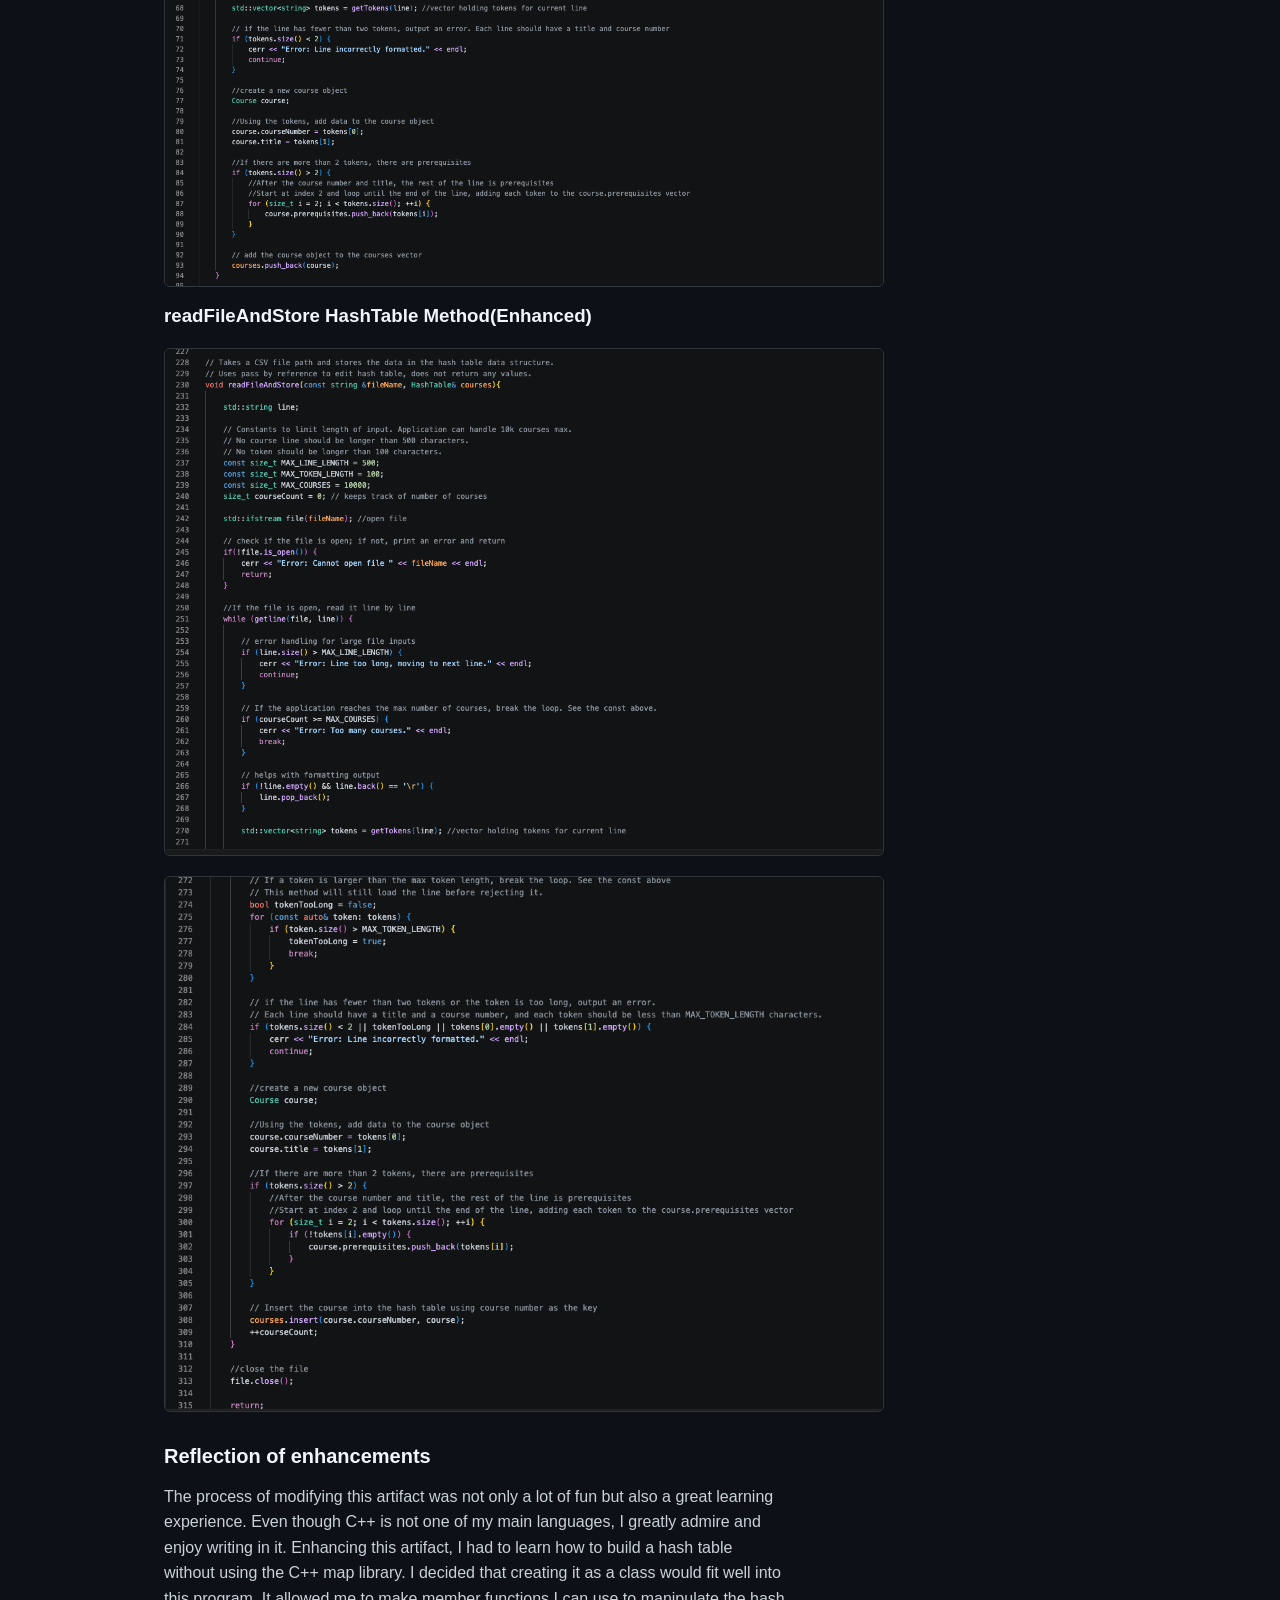
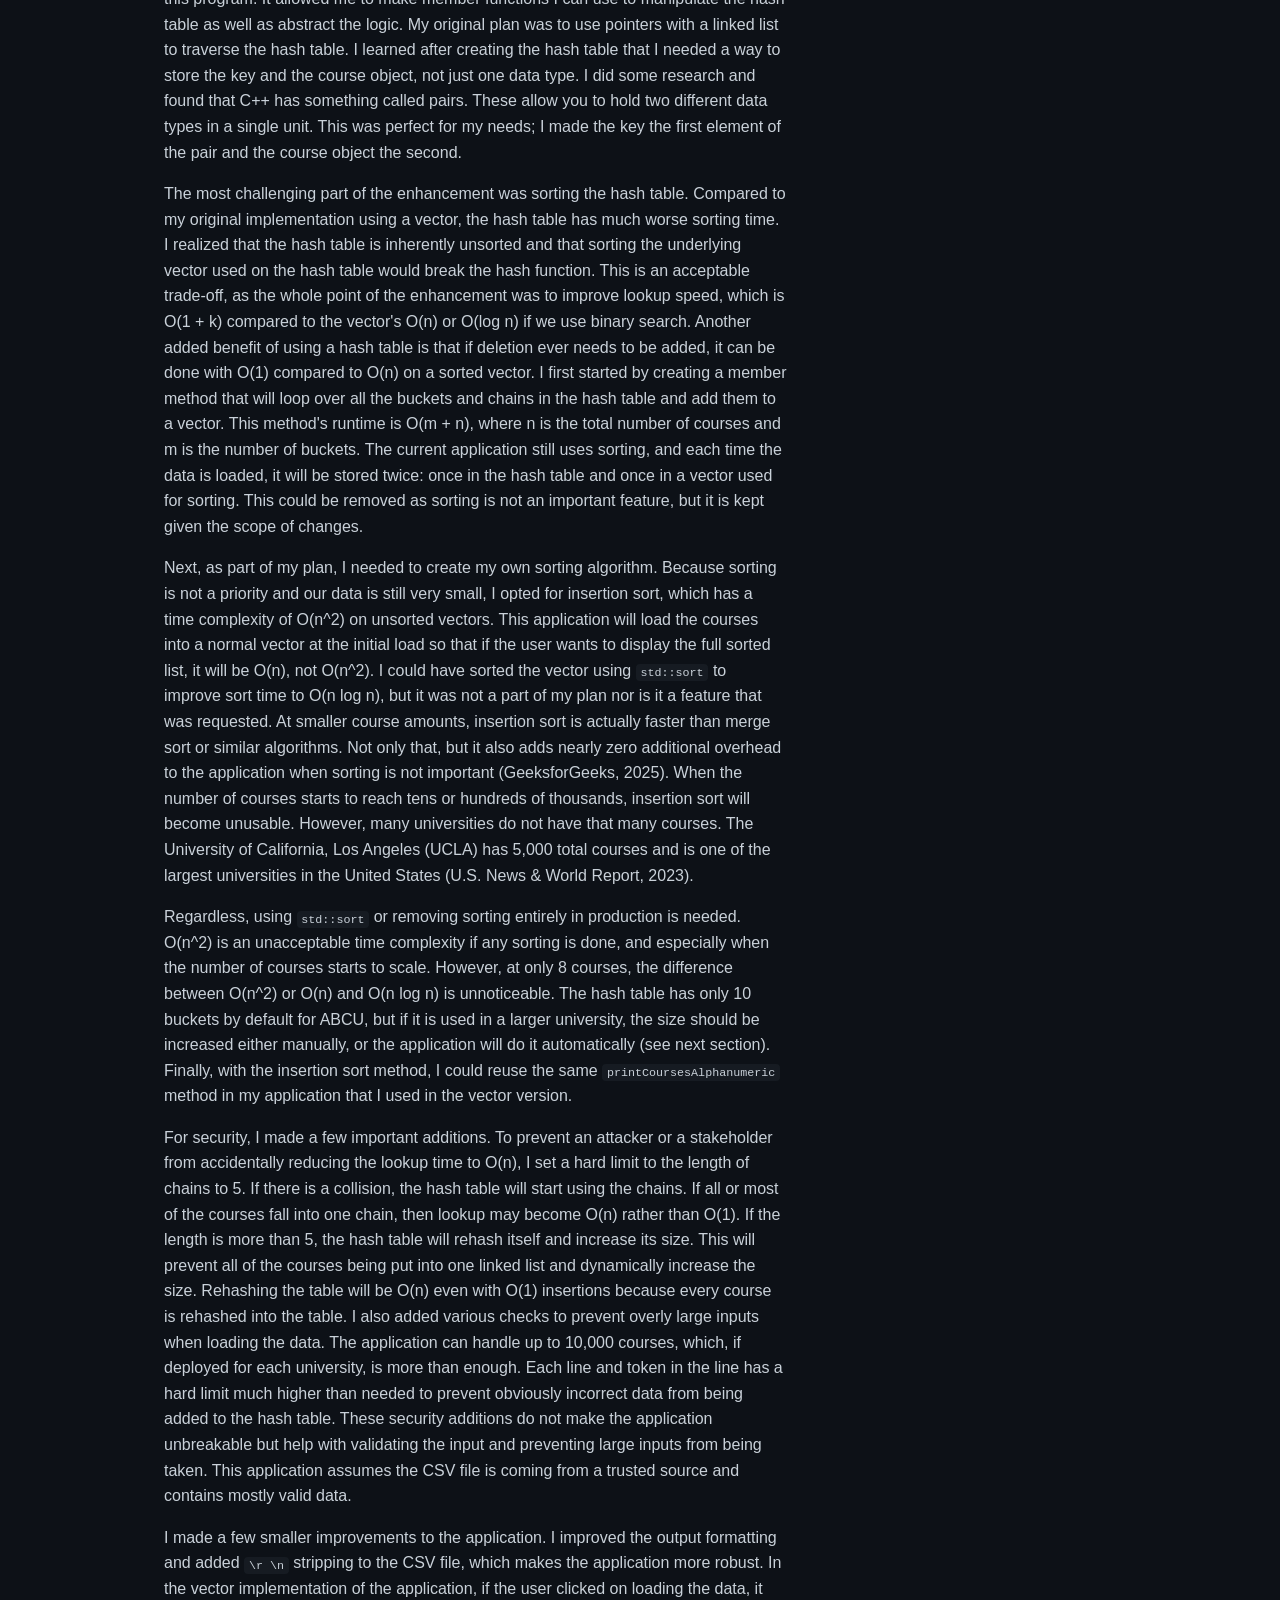
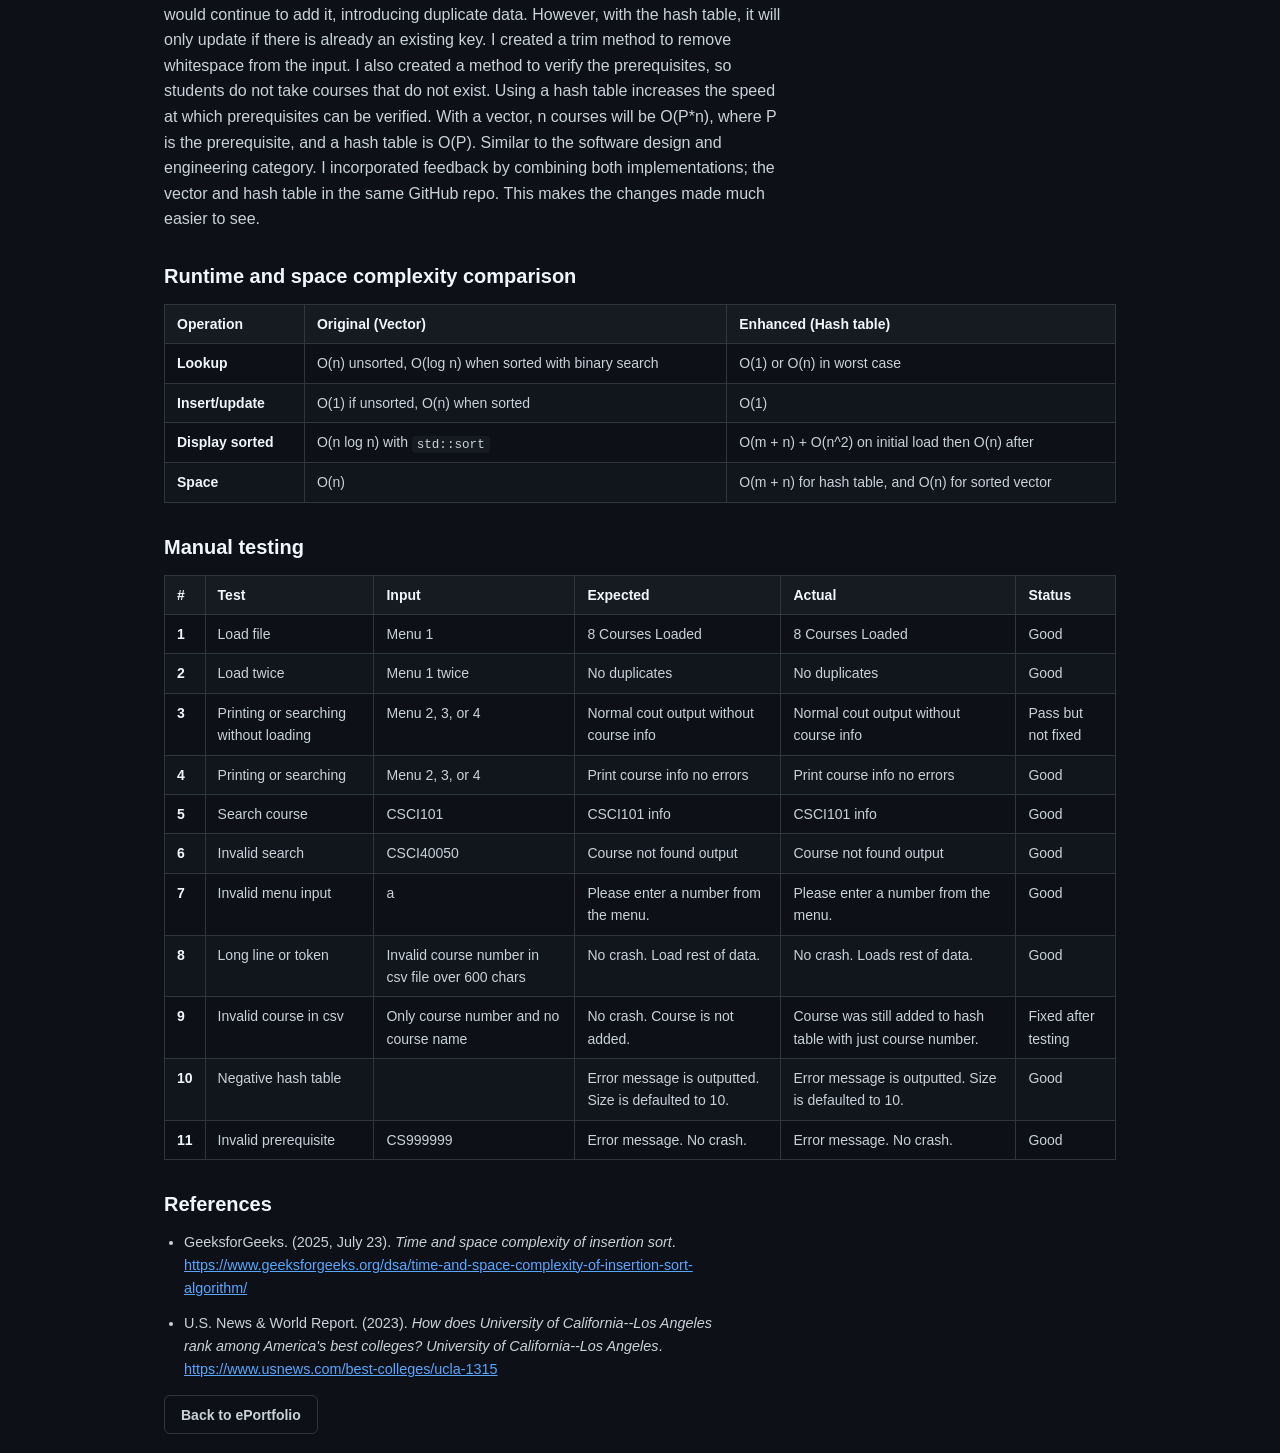
==== commit fe7e9528: "Add files via upload" ====
--- a/algorithms-narrative.html
+++ b/algorithms-narrative.html
@@ -1,7 +1,8 @@
+<!-- Creston Getz -->
 <!-- This is the  HTML file for my Algorithms and Data Structures narrative 8/10/26 -->
 <!-- This code and all HTML files are inspired by https://developer.mozilla.org/en-US/docs/Learn_web_development/Core/Structuring_content/Basic_HTML_syntax -->
 <!-- And examples from Claude were used. The creation of the tables was inspired by a specific example from Claude. -->
-<!-- All content is my own -->
+ <!-- All writing, organization, and thoughts are my own -->
 
 <!DOCTYPE html>
 <html lang="en">
@@ -91,6 +92,27 @@
             algorithm. By accepting a hash table with O(n^2) or O(n log n) sorting in exchange for
             O(1) lookup time, I highlight my ability to manage the trade-offs in my solutions.
         </p>
+
+        <h3>readFileAndStore Vector Method(original)</h3>
+        <figure class="artifact-demo">
+            <img src="assets/readFileAndStoreVector.png"
+                 alt="C++ method readFileAndStore for the old vector implementation of the program that opens
+                 the csv file, reads it, creates new course objects and then adds them to the vector">
+        </figure>
+
+        <h3>readFileAndStore HashTable Method(Enhanced)</h3>
+        <figure class="artifact-demo">
+            <img src="assets/readFileAndStoreHashTable.png"
+                 alt="1 of 2 picture. C++ method readFileAndStore for the new Hashtable implementation of the program. It
+                 opens the csv file, checks for limits such as max token length or max courses, creates a new course object, and
+                 adds that course object to the hashtable.">
+        </figure>
+        <figure class="artifact-demo">
+            <img src="assets/readFileAndStoreHashTable2.png"
+                 alt="2 of 2 picture. C++ method readFileAndStore for the new Hashtable implementation of the program. It
+                 opens the csv file, checks for limits such as max token length or max courses, creates a new course object, and
+                 adds that course object to the hashtable.">
+        </figure>
 
         <h2>Reflection of enhancements</h2>
         <p>
--- a/style.css
+++ b/style.css
@@ -1,35 +1,61 @@
 /* 
-This is the CSS file for my ePortfolio
-8/10/26
-This file was inspired by https://developer.mozilla.org/en-US/docs/Learn_web_development/Core/Styling_basics
-and inspired by examples from Claude on how to connect CSS to HTML and improve UI and UX.
- 
+
+Creston Getz
+CSS for my ePortfolio - 8/13/26
+Inspired by the following:
+https://developer.mozilla.org/en-US/docs/Learn_web_development/Core/Styling_basics
+https://www.youtube.com/watch?v=uTPO6fKtBvM
+https://www.w3schools.com/html/html_css.asp
+https://www.w3schools.com/cssref/css_units.php
+https://www.w3schools.com/cssref/css_colors.php
+Examples from Claude on how to integrate the above resources. 
+   
+Rem, px, and em are used throughout this CSS file for expressing length.
+Rem is relative to the font-size of the root element.
+Em is relative to the font-size of an element. It is used less than rem in this file.
+
+--ACADEMIC NOTE--
+Claude Code was used to integrate the above resources.
+I reviewed, changed, and commented on all of it. The layout and accessibility decisions were made by me.
+And I wanted my ePortfolio to look the best it could for future employers.
+All artifact code, enhancements, narratives, and the professional self-assessment are my own work.
+
 */
 
-
-* {
-    box-sizing: border-box;
-}
-
-html {
-    scroll-behavior: smooth;
-}
+* { box-sizing: border-box; }
+html { scroll-behavior: smooth; }
 
 body {
     margin: 0;
     background-color: #0d1117;
     color: #c9d1d9;
-    font-family: -apple-system, "Segoe UI", Roboto, Helvetica, Arial, sans-serif;
+    font-family: -apple-system, "Segoe UI", Roboto, Helvetica, Arial, sans-serif; /* safe fonts with backups*/
     line-height: 1.6;
 }
 
-h1, h2, h3, h4 {
-    color: #f0f6fc;
-    line-height: 1.2;
-}
-
-a {
-    color: #58a6ff;
+h1, h2, h3, h4 { color: #f0f6fc; line-height: 1.2; }
+a { color: #58a6ff; }
+
+/* Same width and side padding for the hero, nav and sections */
+.hero-inner, .navbar-inner, .section {
+    max-width: 1000px;
+    margin: 0 auto;
+    padding: 0 1.5rem;
+}
+
+/* scroll-margin clears for two row nav */
+.section { padding: 1.25rem 1.5rem; scroll-margin-top: 6.5rem; }
+
+/* Keeps paragraphs to one readable measure */
+.intro p, .narrative p, .narrative h2, .narrative .references, .outcome,
+#self-assessment p, #artifacts p, #artifacts h4 { max-width: 70ch; }
+
+/* Small grey uppercase labels */
+.eyebrow, .navbar-label, .recognition h3 {
+    color: #8b949e;
+    font-size: 0.875rem;
+    text-transform: uppercase;
+    letter-spacing: 0.06em;
 }
 
 /* Hero */
@@ -39,38 +65,12 @@
     padding: 1.75rem 0;
 }
 
-/* Padding sits on the inner box so the text lines up with .section text. */
-.hero-inner {
-    max-width: 1000px;
-    margin: 0 auto;
-    padding: 0 1.5rem;
-}
-
-.eyebrow {
-    margin: 0 0 0.5rem;
-    color: #8b949e;
-    font-size: 0.875rem;
-    text-transform: uppercase;
-    letter-spacing: 0.06em;
-}
-
-.hero h1 {
-    margin: 0 0 0.5rem;
-    font-size: 1.875rem;
-}
-
-.tagline {
-    margin: 0 0 1rem;
-    font-size: 1rem;
-    max-width: 40rem;
-}
-
-/* Buttons  for links */
-.buttons {
-    display: flex;
-    flex-wrap: wrap;
-    gap: 0.75rem;
-}
+.eyebrow { margin: 0 0 0.5rem; }
+.hero h1 { margin: 0 0 0.5rem; font-size: 1.875rem; }
+.tagline { margin: 0 0 1rem; font-size: 1rem; max-width: 40rem; }
+
+/* Buttons for links */
+.buttons, .navbar-row { display: flex; flex-wrap: wrap; gap: 0.75rem; }
 
 .btn {
     display: inline-block;
@@ -83,24 +83,16 @@
     text-decoration: none;
 }
 
-.btn:hover {
-    background-color: #161b22;
-}
-
-/*  Artifacts is primary destination in the nav */
-.btn-primary {
-    background-color: #58a6ff;
-    border-color: #58a6ff;
-    color: #0d1117;
-    font-weight: 700;
-}
-
-.btn-primary:hover {
-    background-color: #79c0ff;
-    border-color: #79c0ff;
-}
-
-/*  Header nav bar.*/
+.btn:hover { background-color: #161b22; }
+
+/* Artifacts is the primary destination in the nav */
+.btn-primary { background-color: #58a6ff; border-color: #58a6ff; color: #0d1117; font-weight: 700; }
+.btn-primary:hover { background-color: #79c0ff; border-color: #79c0ff; }
+
+/* Marks the narrative page the reader is on */
+.btn[aria-current="page"] { background-color: #21262d; border-color: #8b949e; color: #f0f6fc; }
+
+/* Header nav bar, two stacked rows */
 .navbar {
     position: sticky;
     top: 0;
@@ -110,100 +102,26 @@
     border-bottom: 1px solid #30363d;
 }
 
-.navbar .btn {
-    padding: 0.35rem 0.85rem;
-    font-size: 0.8125rem;
-}
-
-/*  Two stacked rows: page sections on top, narratives underneath. */
-.navbar-inner {
-    max-width: 1000px;
-    margin: 0 auto;
-    padding: 0 1.5rem;
-    display: flex;
-    flex-direction: column;
-    gap: 0.35rem;
-}
-
-.navbar-row {
-    display: flex;
-    flex-wrap: wrap;
-    align-items: center;
-    gap: 0.4rem;
-}
-
-/*  Labels the second row  */
-.navbar-label {
-    font-size: 0.75rem;
-    text-transform: uppercase;
-    letter-spacing: 0.06em;
-    color: #8b949e;
-}
-
-/*  Marks the narrative page the reader is currently on. */
-.btn[aria-current="page"] {
-    background-color: #21262d;
-    border-color: #8b949e;
-    color: #f0f6fc;
-}
-
-/*  Sections  */
-.section {
-    max-width: 1000px;
-    margin: 0 auto;
-    padding: 1.25rem 1.5rem;
-    /*  Clears the two-row sticky nav so anchored headings are not hidden behind it. */
-    scroll-margin-top: 6.5rem;
-}
-
-/*  Artifact demo GIFs  */
-.artifact-demo {
-    margin: 1.25rem 0 0;
-    max-width: 720px;
-}
-
-.artifact-demo img {
-    display: block;
+.navbar-inner { display: flex; flex-direction: column; gap: 0.35rem; }
+.navbar-row { align-items: center; gap: 0.4rem; }
+.navbar-label { font-size: 0.75rem; }
+.navbar .btn { padding: 0.35rem 0.85rem; font-size: 0.8125rem; }
+
+/* Demo GIFs and the embedded code review */
+.artifact-demo { margin: 1.25rem 0 0; max-width: 720px; }
+.video-embed { margin: 1.25rem 0; max-width: 720px; aspect-ratio: 16 / 9; }
+
+.artifact-demo img, .video-embed iframe {
     width: 100%;
-    height: auto;
     border: 1px solid #30363d;
     border-radius: 6px;
 }
 
-.artifact-demo figcaption {
-    margin-top: 0.5rem;
-    font-size: 0.875rem;
-    color: #8b949e;
-}
-
-/*  Embedded code review  */
-.video-embed {
-    max-width: 720px;
-    margin: 1.25rem 0;
-    aspect-ratio: 16 / 9;
-}
-
-.video-embed iframe {
-    width: 100%;
-    height: 100%;
-    border: 1px solid #30363d;
-    border-radius: 6px;
-}
-
-/*  copy of the body same measure in the self-assessment  */
-#self-assessment p,
-#artifacts p,
-#artifacts h4 {
-    max-width: 70ch;
-}
-
-/*  measure and heading spacing on the narratives page  */
-.narrative p,
-.narrative h2 {
-    max-width: 70ch;
-}
-
-/*  Screenshots in database narrative  */
+.artifact-demo img { display: block; height: auto; }
+.video-embed iframe { height: 100%; }
+.artifact-demo figcaption { margin-top: 0.5rem; font-size: 0.875rem; color: #8b949e; }
+
+/* Wide Atlas screenshot in database narrative */
 .narrative-figure {
     width: min(1400px, 92vw);
     max-width: none;
@@ -218,21 +136,12 @@
     font-size: 0.9em;
 }
 
-.narrative .references {
-    max-width: 70ch;
-    padding-left: 1.25rem;
-    font-size: 0.9rem;
-}
-
-.narrative .references li {
-    margin-bottom: 0.75rem;
-}
-
-/*  Narrative tables let wide tables scroll  */
-.table-wrap {
-    margin: 1rem 0 1.5rem;
-    overflow-x: auto;
-}
+.narrative h2 { margin: 2rem 0 0.5rem; font-size: 1.25rem; }
+.narrative .references { padding-left: 1.25rem; font-size: 0.9rem; }
+.narrative .references li, .honors li { margin-bottom: 0.75rem; }
+
+/* Wide tables scroll instead of stretching the page */
+.table-wrap { margin: 1rem 0 1.5rem; overflow-x: auto; }
 
 .table-wrap table {
     border-collapse: collapse;
@@ -241,73 +150,38 @@
     font-size: 0.875rem;
 }
 
-.table-wrap th,
-.table-wrap td {
+.table-wrap th, .table-wrap td {
     padding: 0.5rem 0.75rem;
     border: 1px solid #30363d;
     text-align: left;
     vertical-align: top;
 }
 
-.table-wrap thead th {
-    background-color: #161b22;
-    color: #f0f6fc;
-}
-
-.table-wrap tbody th {
-    color: #f0f6fc;
-    font-weight: 600;
-}
-
-.table-wrap tbody tr:nth-child(even) {
-    background-color: rgba(22, 27, 34, 0.5);
-}
-
-#self-assessment h3 {
-    margin-top: 2.5rem;
-}
-
-#artifacts h4 {
-    margin-top: 2rem;
-    margin-bottom: 0.5rem;
-    font-size: 1.05rem;
-}
-
-/*  Course outcomes. Native <details> as list */
+.table-wrap th { color: #f0f6fc; }
+.table-wrap thead th { background-color: #161b22; }
+.table-wrap tbody th { font-weight: 600; }
+.table-wrap tbody tr:nth-child(even) { background-color: rgba(22, 27, 34, 0.5); }
+
+#self-assessment h3 { margin-top: 2.5rem; }
+#artifacts h4, .outcome summary h4 { font-size: 1.05rem; }
+#artifacts h4 { margin: 2rem 0 0.5rem; }
+
+/* Course outcomes use native <details> */
 .outcome {
-    max-width: 70ch;
     margin-top: 0.75rem;
     border: 1px solid #30363d;
     border-radius: 6px;
     background-color: #161b22;
 }
 
-/*  show open/closed state. */
-.outcome summary {
-    padding: 0.75rem 1rem;
-    cursor: pointer;
-    list-style: none;
-}
-
-.outcome summary::-webkit-details-marker {
-    display: none;
-}
-
-.outcome summary:hover {
-    background-color: #1c2129;
-}
-
-.outcome summary:focus-visible {
-    outline: 2px solid #f0f6fc;
-    outline-offset: -2px;
-}
-
-.outcome summary h4 {
-    display: inline;
-    font-size: 1.05rem;
-}
-
-/* To see if section is open */
+.outcome summary { padding: 0.75rem 1rem; cursor: pointer; list-style: none; }
+.outcome summary::-webkit-details-marker { display: none; }
+.outcome summary:hover { background-color: #1c2129; }
+.outcome summary:focus-visible { outline: 2px solid #f0f6fc; outline-offset: -2px; }
+.outcome summary h4 { display: inline; }
+.outcome > p { margin: 1rem; }
+
+/* Arrow that flips when the section is open for course outcome sections */
 .outcome summary::before {
     content: "";
     display: inline-block;
@@ -320,39 +194,13 @@
     transition: transform 0.15s ease;
 }
 
-.outcome[open] summary::before {
-    transform: rotate(45deg);
-}
-
-.outcome[open] summary {
-    border-bottom: 1px solid #30363d;
-}
-
-.outcome > p {
-    margin: 1rem;
-}
-
-/*  Narrative section headings are h2, so they sit between the hero h1 and the body text. */
-.narrative h2 {
-    margin-top: 2rem;
-    margin-bottom: 0.5rem;
-    font-size: 1.25rem;
-}
-
-/*  Intro  */
-.intro {
-    padding-top: 2.5rem;
-}
-
-.intro h2 {
-    margin-top: 0;
-}
-
-.intro p {
-    max-width: 70ch;
-}
-
-/*  Recognition row below the intro text. The three headings share a border  */
+.outcome[open] summary { border-bottom: 1px solid #30363d; }
+.outcome[open] summary::before { transform: rotate(45deg); }
+
+/* Intro and the recognition row under it */
+.intro { padding-top: 2.5rem; }
+.intro h2 { margin-top: 0; }
+
 .recognition {
     display: grid;
     grid-template-columns: repeat(3, 1fr);
@@ -360,63 +208,18 @@
     margin-top: 2.5rem;
 }
 
-.recognition h3 {
-    margin: 0 0 1rem;
-    padding-top: 1.5rem;
-    border-top: 1px solid #30363d;
-    font-size: 0.875rem;
-    text-transform: uppercase;
-    letter-spacing: 0.06em;
-    color: #8b949e;
-}
-
-.merit-badges {
-    display: block;
-    width: 100%;
-    max-width: 280px;
-    margin-bottom: 1rem;
-}
-
-/*  NCL badge */
-.ncl-badge {
-    display: block;
-    width: 100%;
-    max-width: 150px;
-    margin-bottom: 1rem;
-    border-radius: 6px;
-}
-
-.honors {
-    margin: 0;
-    padding: 0;
-    list-style: none;
-}
-
-.honors li {
-    margin-bottom: 0.75rem;
-}
-
-.honors strong {
-    display: block;
-    color: #f0f6fc;
-    font-size: 0.95rem;
-}
-
-.honors span {
-    font-size: 0.875rem;
-    color: #8b949e;
-}
-
-/*  Mobile CSS */
+.recognition h3 { margin: 0 0 1rem; padding-top: 1.5rem; border-top: 1px solid #30363d; }
+
+.merit-badges, .ncl-badge { display: block; width: 100%; margin-bottom: 1rem; }
+.merit-badges { max-width: 280px; }
+.ncl-badge { max-width: 150px; border-radius: 6px; }
+
+.honors { margin: 0; padding: 0; list-style: none; }
+.honors strong { display: block; color: #f0f6fc; font-size: 0.95rem; }
+.honors span { font-size: 0.875rem; color: #8b949e; }
+
+/* Mobile */
 @media (max-width: 640px) {
-    .recognition {
-        grid-template-columns: 1fr;
-        gap: 1.5rem;
-    }
-
-    /*  Rows wrap on small screens, shrink the buttons */
-    .navbar .btn {
-        padding: 0.4rem 0.75rem;
-        font-size: 0.875rem;
-    }
-}
+    .recognition { grid-template-columns: 1fr; gap: 1.5rem; }
+    .navbar .btn { padding: 0.4rem 0.75rem; font-size: 0.875rem; }
+}
